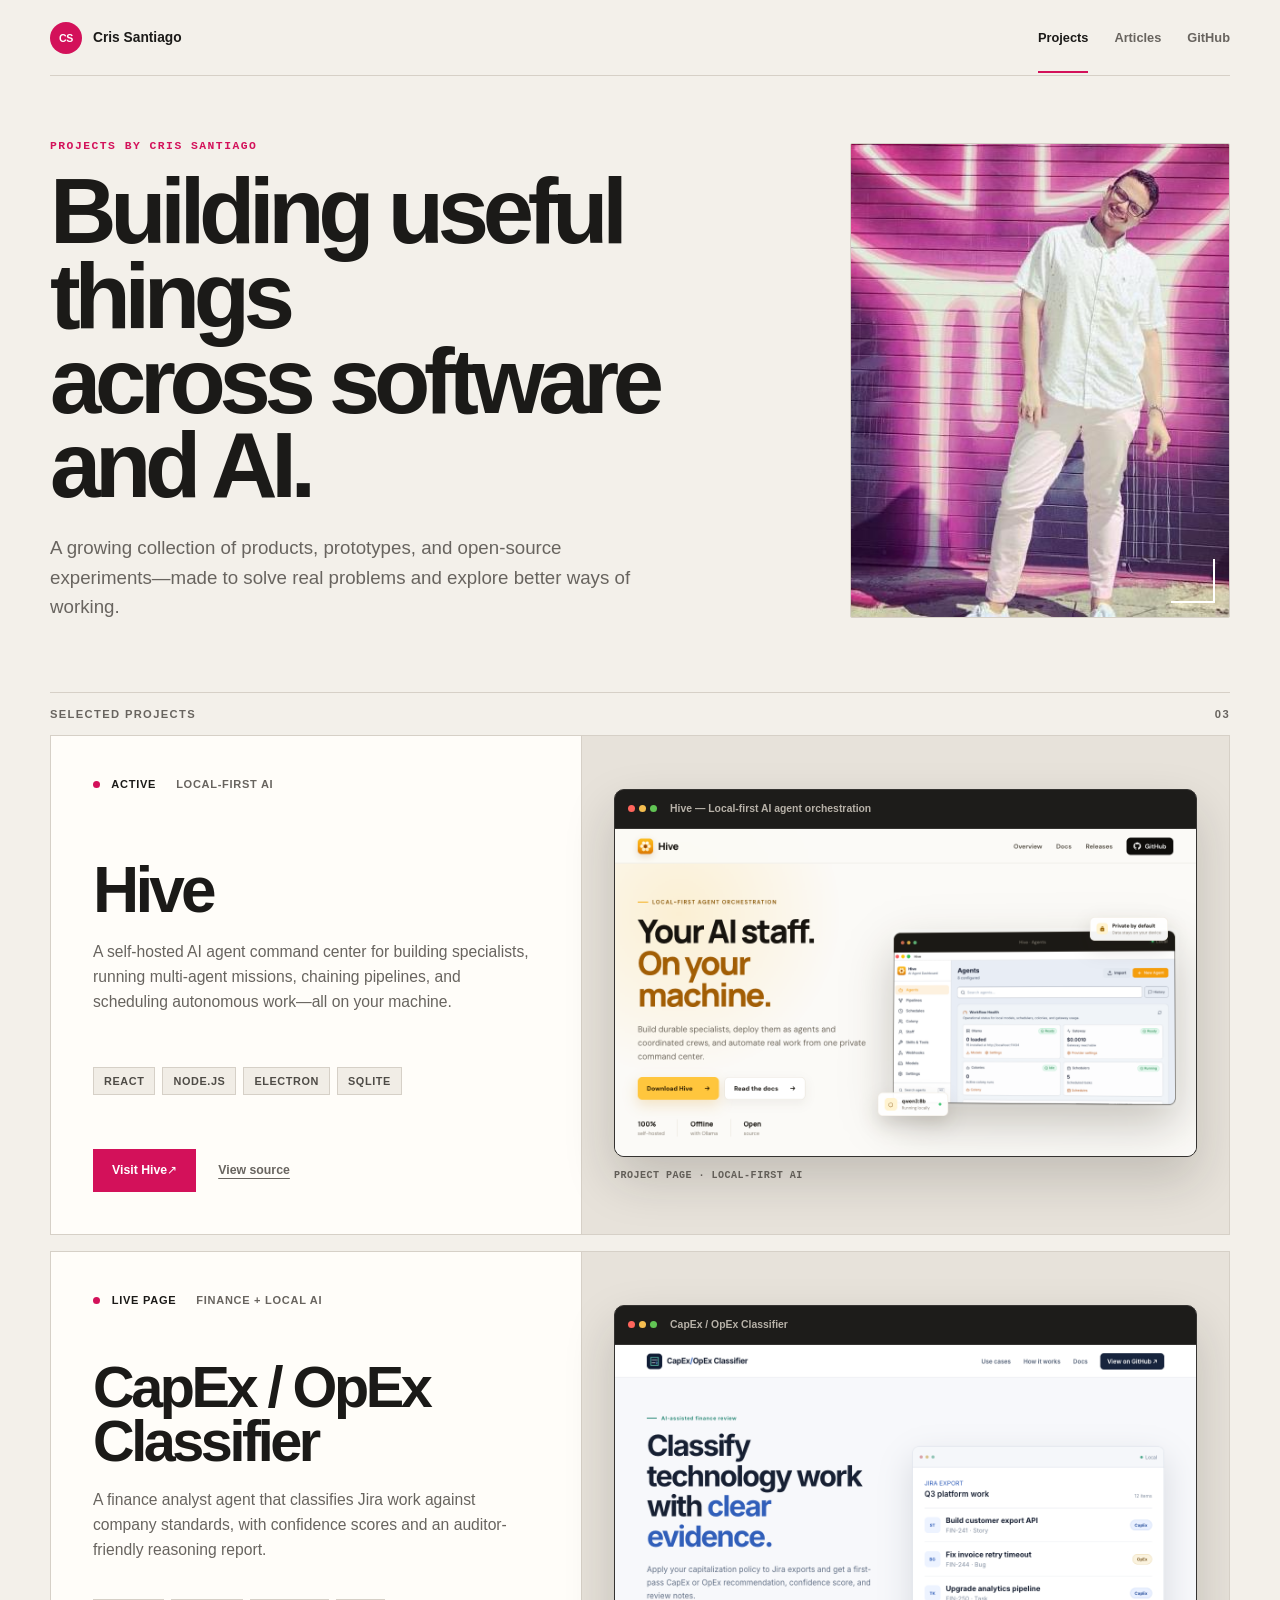
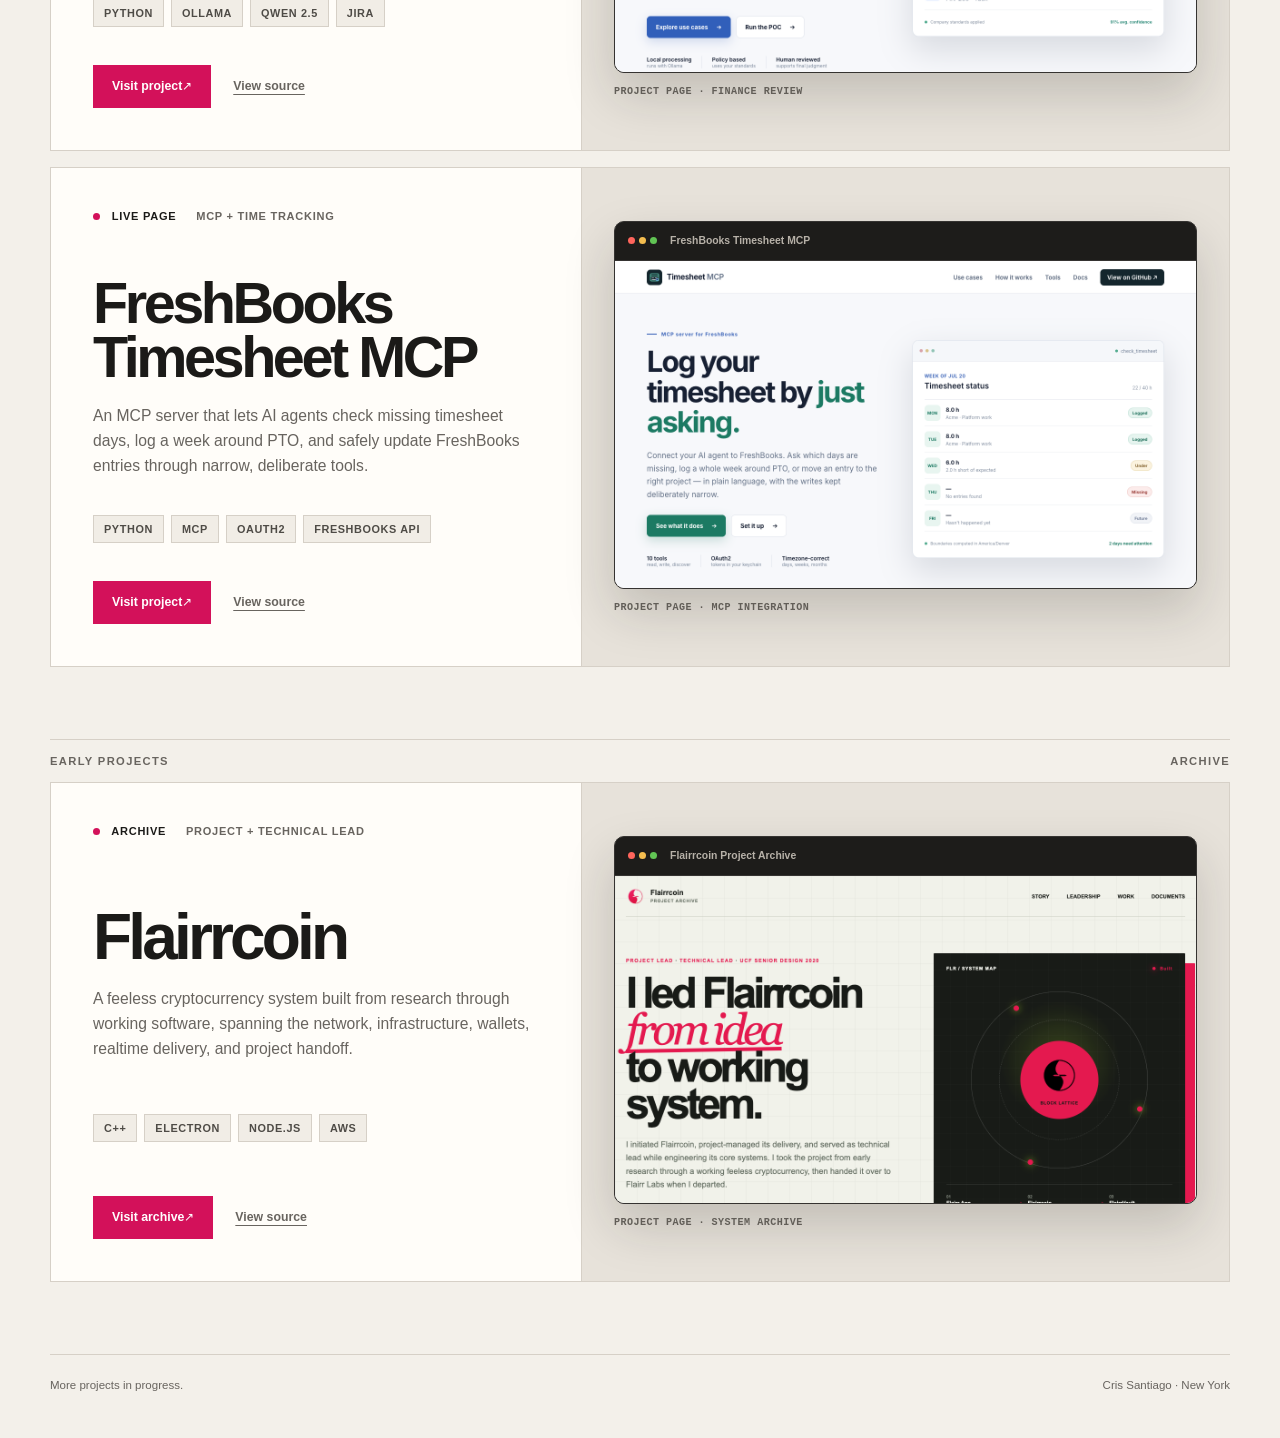
==== index.html @ 7a5d1769 "Add FreshBooks Timesheet MCP project" ====
<!doctype html>
<html lang="en">
  <head>
    <meta charset="UTF-8" />
    <meta name="viewport" content="width=device-width, initial-scale=1.0" />
    <meta
      name="description"
      content="Projects by Cris Santiago — software, experiments, and practical tools."
    />
    <meta name="theme-color" content="#f3f0ea" />
    <meta property="og:type" content="website" />
    <meta property="og:title" content="Cris Santiago — Projects" />
    <meta
      property="og:description"
      content="Software, experiments, and practical tools by Cris Santiago."
    />
    <meta property="og:url" content="https://santiagomode.github.io/" />
    <link rel="canonical" href="https://santiagomode.github.io/" />
    <title>Cris Santiago — Projects</title>
    <link rel="stylesheet" href="styles.css" />
  </head>
  <body>
    <a class="skip-link" href="#main-content">Skip to content</a>
    <header class="site-header">
      <a class="wordmark" href="/" aria-label="Cris Santiago, home">
        <span class="wordmark-mark" aria-hidden="true">CS</span>
        <span>Cris Santiago</span>
      </a>
      <nav aria-label="Primary navigation">
        <a class="nav-link active" href="#projects" aria-current="page">
          Projects
        </a>
        <a class="nav-link" href="articles.html">Articles</a>
        <a
          class="nav-link"
          href="https://github.com/SantiaGoMode"
          target="_blank"
          rel="noreferrer"
        >
          GitHub
        </a>
      </nav>
    </header>

    <main id="main-content">
      <section class="intro" aria-labelledby="page-title">
        <div class="intro-content">
          <p class="eyebrow">Projects by Cris Santiago</p>
          <h1 id="page-title">
            Building useful things<br />across software and AI.
          </h1>
          <p class="intro-copy">
            A growing collection of products, prototypes, and open-source
            experiments—made to solve real problems and explore better ways of
            working.
          </p>
        </div>
        <div class="profile-portrait">
          <img
            src="assets/cris-santiago.jpg"
            alt="Cris Santiago standing in front of a vivid mural"
          />
        </div>
      </section>

      <section class="projects" id="projects" aria-labelledby="projects-title">
        <div class="section-heading">
          <h2 id="projects-title">Selected projects</h2>
          <span>03</span>
        </div>

        <article class="project-card project-card--hive">
          <div class="project-copy">
            <div class="project-meta">
              <span class="status"><i aria-hidden="true"></i> Active</span>
              <span>Local-first AI</span>
            </div>

            <div>
              <h3>Hive</h3>
              <p class="project-summary">
                A self-hosted AI agent command center for building specialists,
                running multi-agent missions, chaining pipelines, and
                scheduling autonomous work—all on your machine.
              </p>
            </div>

            <ul class="project-tags" aria-label="Hive technologies">
              <li>React</li>
              <li>Node.js</li>
              <li>Electron</li>
              <li>SQLite</li>
            </ul>

            <div class="project-actions">
              <a
                class="primary-action"
                href="https://santiagomode.github.io/hive/"
              >
                Visit Hive
                <span aria-hidden="true">↗</span>
              </a>
              <a
                class="text-action"
                href="https://github.com/SantiaGoMode/hive"
                target="_blank"
                rel="noreferrer"
              >
                View source
              </a>
            </div>
          </div>

          <div class="project-visual" aria-hidden="true">
            <div class="window">
              <div class="window-bar">
                <div class="window-dots"><i></i><i></i><i></i></div>
                <span>Hive — Local-first AI agent orchestration</span>
              </div>
              <img
                class="project-screenshot project-screenshot--hive"
                src="assets/hive-page.png"
                alt=""
              />
            </div>
            <span class="visual-label">Project page · local-first AI</span>
          </div>
        </article>

        <article class="project-card project-card--classifier">
          <div class="project-copy">
            <div class="project-meta">
              <span class="status"><i aria-hidden="true"></i> Live page</span>
              <span>Finance + local AI</span>
            </div>

            <div>
              <h3>CapEx / OpEx<br />Classifier</h3>
              <p class="project-summary">
                A finance analyst agent that classifies Jira work against
                company standards, with confidence scores and an
                auditor-friendly reasoning report.
              </p>
            </div>

            <ul class="project-tags" aria-label="Classifier technologies">
              <li>Python</li>
              <li>Ollama</li>
              <li>Qwen 2.5</li>
              <li>Jira</li>
            </ul>

            <div class="project-actions">
              <a
                class="primary-action"
                href="https://santiagomode.github.io/capex_opex_classifier/"
              >
                Visit project
                <span aria-hidden="true">↗</span>
              </a>
              <a
                class="text-action"
                href="https://github.com/SantiaGoMode/capex_opex_classifier"
                target="_blank"
                rel="noreferrer"
              >
                View source
              </a>
            </div>
          </div>

          <div class="project-visual" aria-hidden="true">
            <div class="window">
              <div class="window-bar">
                <div class="window-dots"><i></i><i></i><i></i></div>
                <span>CapEx / OpEx Classifier</span>
              </div>
              <img
                class="project-screenshot project-screenshot--capex"
                src="assets/capex-opex-page.png"
                alt=""
              />
            </div>
            <span class="visual-label">Project page · finance review</span>
          </div>
        </article>

        <article class="project-card project-card--freshbooks">
          <div class="project-copy">
            <div class="project-meta">
              <span class="status"><i aria-hidden="true"></i> Live page</span>
              <span>MCP + time tracking</span>
            </div>

            <div>
              <h3>FreshBooks<br />Timesheet MCP</h3>
              <p class="project-summary">
                An MCP server that lets AI agents check missing timesheet days,
                log a week around PTO, and safely update FreshBooks entries
                through narrow, deliberate tools.
              </p>
            </div>

            <ul class="project-tags" aria-label="FreshBooks Timesheet MCP technologies">
              <li>Python</li>
              <li>MCP</li>
              <li>OAuth2</li>
              <li>FreshBooks API</li>
            </ul>

            <div class="project-actions">
              <a
                class="primary-action"
                href="https://santiagomode.github.io/freshbooks-timesheet-mcp/"
              >
                Visit project
                <span aria-hidden="true">↗</span>
              </a>
              <a
                class="text-action"
                href="https://github.com/SantiaGoMode/freshbooks-timesheet-mcp"
                target="_blank"
                rel="noreferrer"
              >
                View source
              </a>
            </div>
          </div>

          <div class="project-visual" aria-hidden="true">
            <div class="window">
              <div class="window-bar">
                <div class="window-dots"><i></i><i></i><i></i></div>
                <span>FreshBooks Timesheet MCP</span>
              </div>
              <img
                class="project-screenshot project-screenshot--freshbooks"
                src="assets/freshbooks-page.png"
                alt=""
              />
            </div>
            <span class="visual-label">Project page · MCP integration</span>
          </div>
        </article>
      </section>

      <section
        class="early-projects"
        id="early-projects"
        aria-labelledby="early-projects-title"
      >
        <div class="section-heading">
          <h2 id="early-projects-title">Early projects</h2>
          <span>Archive</span>
        </div>

        <article class="project-card project-card--flairr">
          <div class="project-copy">
            <div class="project-meta">
              <span class="status"><i aria-hidden="true"></i> Archive</span>
              <span>Project + technical lead</span>
            </div>

            <div>
              <h3>Flairrcoin</h3>
              <p class="project-summary">
                A feeless cryptocurrency system built from research through
                working software, spanning the network, infrastructure,
                wallets, realtime delivery, and project handoff.
              </p>
            </div>

            <ul class="project-tags" aria-label="Flairrcoin technologies">
              <li>C++</li>
              <li>Electron</li>
              <li>Node.js</li>
              <li>AWS</li>
            </ul>

            <div class="project-actions">
              <a
                class="primary-action"
                href="https://santiagomode.github.io/flairrcoin-project/"
              >
                Visit archive
                <span aria-hidden="true">↗</span>
              </a>
              <a
                class="text-action"
                href="https://github.com/SantiaGoMode/flairrcoin"
                target="_blank"
                rel="noreferrer"
              >
                View source
              </a>
            </div>
          </div>

          <div class="project-visual" aria-hidden="true">
            <div class="window">
              <div class="window-bar">
                <div class="window-dots"><i></i><i></i><i></i></div>
                <span>Flairrcoin Project Archive</span>
              </div>
              <img
                class="project-screenshot project-screenshot--flairr"
                src="assets/flairrcoin-page.png"
                alt=""
              />
            </div>
            <span class="visual-label">Project page · system archive</span>
          </div>
        </article>
      </section>
    </main>

    <footer>
      <p>More projects in progress.</p>
      <p>Cris Santiago <span aria-hidden="true">·</span> New York</p>
    </footer>
  </body>
</html>
---- styles.css ----
:root {
  color-scheme: light;
  --ink: #1b1a18;
  --muted: #68645f;
  --background: #f3f0ea;
  --surface: #fffdf9;
  --surface-muted: #e7e2da;
  --line: #d6d0c7;
  --accent: #d3115a;
  --accent-dark: #8f073b;
  --window: #1d1c1a;
  font-family:
    Inter, ui-sans-serif, -apple-system, BlinkMacSystemFont, "Segoe UI",
    sans-serif;
  font-synthesis: none;
  text-rendering: optimizeLegibility;
}

* {
  box-sizing: border-box;
}

html {
  scroll-behavior: smooth;
}

body {
  min-width: 320px;
  margin: 0;
  color: var(--ink);
  background: var(--background);
}

a {
  color: inherit;
}

a:focus-visible {
  outline: 2px solid var(--accent);
  outline-offset: 4px;
}

.skip-link {
  position: fixed;
  top: 12px;
  left: 12px;
  z-index: 20;
  padding: 10px 14px;
  color: #fff;
  background: var(--accent);
  font-size: 0.78rem;
  font-weight: 800;
  text-decoration: none;
  transform: translateY(-160%);
}

.skip-link:focus {
  transform: translateY(0);
}

.site-header,
main,
footer {
  width: min(1180px, calc(100% - 48px));
  margin-inline: auto;
}

.site-header {
  display: flex;
  align-items: center;
  justify-content: space-between;
  min-height: 76px;
  border-bottom: 1px solid var(--line);
}

.wordmark {
  display: inline-flex;
  gap: 11px;
  align-items: center;
  font-size: 0.86rem;
  font-weight: 700;
  text-decoration: none;
}

.wordmark-mark {
  display: grid;
  width: 32px;
  height: 32px;
  color: #fff;
  background: var(--accent);
  place-items: center;
  font-size: 0.66rem;
  font-weight: 850;
  letter-spacing: -0.04em;
  border-radius: 50%;
}

nav {
  display: flex;
  gap: 26px;
}

.nav-link {
  position: relative;
  color: var(--muted);
  font-size: 0.8rem;
  font-weight: 650;
  text-decoration: none;
}

.nav-link:hover,
.nav-link:focus-visible,
.nav-link.active {
  color: var(--ink);
}

.nav-link.active::after {
  position: absolute;
  right: 0;
  bottom: -28px;
  left: 0;
  height: 2px;
  content: "";
  background: var(--accent);
}

h1,
h2,
h3,
p {
  margin-top: 0;
}

.intro {
  display: grid;
  grid-template-columns: minmax(0, 1fr) minmax(280px, 380px);
  gap: clamp(40px, 7vw, 96px);
  align-items: center;
  padding: 64px 0 70px;
}

.intro-content {
  min-width: 0;
}

.eyebrow {
  margin: 0 0 18px;
  color: var(--accent);
  font-family: ui-monospace, SFMono-Regular, Menlo, monospace;
  font-size: 0.71rem;
  font-weight: 750;
  letter-spacing: 0.13em;
  text-transform: uppercase;
}

h1 {
  max-width: 770px;
  margin-bottom: 24px;
  font-size: clamp(3.2rem, 7.2vw, 6.35rem);
  font-weight: 650;
  line-height: 0.92;
  letter-spacing: -0.068em;
}

.intro-copy {
  max-width: 610px;
  margin: 0;
  color: var(--muted);
  font-size: clamp(1rem, 1.6vw, 1.17rem);
  line-height: 1.58;
}

.profile-portrait {
  position: relative;
  overflow: hidden;
  aspect-ratio: 4 / 5;
  background: var(--surface-muted);
  border: 1px solid var(--line);
  border-radius: 2px;
}

.profile-portrait::after {
  position: absolute;
  right: 14px;
  bottom: 14px;
  width: 42px;
  height: 42px;
  content: "";
  border-right: 2px solid #fff;
  border-bottom: 2px solid #fff;
}

.profile-portrait img {
  display: block;
  width: 100%;
  height: 100%;
  object-fit: cover;
  object-position: 50% 35%;
}

.projects,
.early-projects {
  padding-bottom: 72px;
}

.section-heading {
  display: flex;
  align-items: baseline;
  justify-content: space-between;
  padding: 15px 0;
  border-top: 1px solid var(--line);
}

.section-heading h2,
.section-heading span {
  margin: 0;
  color: var(--muted);
  font-size: 0.7rem;
  font-weight: 750;
  letter-spacing: 0.12em;
  text-transform: uppercase;
}

.project-card {
  display: grid;
  grid-template-columns: minmax(0, 0.9fr) minmax(410px, 1.1fr);
  min-height: 500px;
  overflow: hidden;
  background: var(--surface);
  border: 1px solid var(--line);
}

.project-card + .project-card {
  margin-top: 16px;
}

.project-copy {
  display: flex;
  flex-direction: column;
  justify-content: space-between;
  padding: clamp(28px, 3.5vw, 42px);
}

.project-meta {
  display: flex;
  gap: 20px;
  color: var(--muted);
  font-size: 0.69rem;
  font-weight: 700;
  letter-spacing: 0.065em;
  text-transform: uppercase;
}

.status {
  color: var(--ink);
}

.status i {
  display: inline-block;
  width: 7px;
  height: 7px;
  margin-right: 8px;
  background: var(--accent);
  border-radius: 50%;
}

.project-copy h3 {
  max-width: 590px;
  margin: 42px 0 20px;
  font-size: clamp(3rem, 5vw, 4.65rem);
  font-weight: 650;
  line-height: 0.94;
  letter-spacing: -0.06em;
}

.project-card--classifier h3,
.project-card--freshbooks h3 {
  font-size: clamp(2.7rem, 4.5vw, 4.05rem);
}

.project-summary {
  max-width: 510px;
  margin-bottom: 0;
  color: var(--muted);
  font-size: 0.98rem;
  line-height: 1.58;
}

.project-tags {
  display: flex;
  flex-wrap: wrap;
  gap: 7px;
  margin: 24px 0 0;
  padding: 0;
  list-style: none;
}

.project-tags li {
  padding: 7px 10px;
  color: #4e4b46;
  background: #f1ede6;
  border: 1px solid var(--line);
  font-size: 0.68rem;
  font-weight: 700;
  letter-spacing: 0.055em;
  text-transform: uppercase;
}

.project-actions,
.paper-actions {
  display: flex;
  flex-wrap: wrap;
  gap: 10px 22px;
  align-items: center;
  margin-top: 26px;
}

.primary-action,
.paper-primary {
  display: inline-flex;
  align-items: center;
  justify-content: center;
  min-height: 43px;
  padding: 0 18px;
  color: #fff;
  background: var(--accent);
  border: 1px solid var(--accent);
  font-size: 0.77rem;
  font-weight: 800;
  text-decoration: none;
}

.primary-action:hover,
.paper-primary:hover {
  background: var(--accent-dark);
  border-color: var(--accent-dark);
}

.text-action {
  color: var(--muted);
  font-size: 0.77rem;
  font-weight: 750;
  text-underline-offset: 4px;
}

.text-action:hover {
  color: var(--ink);
}

.project-visual {
  display: flex;
  min-width: 0;
  flex-direction: column;
  justify-content: center;
  padding: clamp(20px, 3vw, 32px);
  background: var(--surface-muted);
  border-left: 1px solid var(--line);
}

.window {
  overflow: hidden;
  width: 100%;
  background: var(--window);
  border: 1px solid #353331;
  border-radius: 10px;
  box-shadow: 0 22px 50px rgba(28, 25, 21, 0.18);
}

.window-bar {
  display: flex;
  gap: 12px;
  align-items: center;
  height: 39px;
  padding: 0 13px;
  color: #b7b1a8;
  border-bottom: 1px solid #353331;
  font-size: 0.65rem;
  font-weight: 650;
}

.window-dots {
  position: relative;
  width: 7px;
  height: 7px;
  margin-right: 23px;
  background: #ff655c;
  border-radius: 50%;
}

.window-dots::before,
.window-dots::after {
  position: absolute;
  top: 0;
  width: 7px;
  height: 7px;
  content: "";
  border-radius: 50%;
}

.window-dots::before {
  left: 11px;
  background: #f4bd4f;
}

.window-dots::after {
  left: 22px;
  background: #61c454;
}

.project-screenshot {
  display: block;
  width: 100%;
  aspect-ratio: 16 / 9;
  object-fit: cover;
  object-position: top center;
  background: #fff;
}

.visual-label {
  display: flex;
  justify-content: space-between;
  margin-top: 13px;
  color: #625e58;
  font-family: ui-monospace, SFMono-Regular, Menlo, monospace;
  font-size: 0.63rem;
  font-weight: 650;
  letter-spacing: 0.045em;
  text-transform: uppercase;
}

footer {
  display: flex;
  justify-content: space-between;
  padding: 24px 0 34px;
  color: var(--muted);
  border-top: 1px solid var(--line);
  font-size: 0.72rem;
}

/* Articles */

.articles-main {
  padding-bottom: 72px;
}

.articles-intro {
  max-width: 900px;
  padding: 64px 0 56px;
}

.articles-intro h1 {
  max-width: 860px;
}

.writing-section {
  padding-bottom: 70px;
}

.article-grid {
  display: grid;
  grid-template-columns: repeat(2, minmax(0, 1fr));
  gap: 14px;
}

.article-embed-shell {
  min-width: 0;
}

.article-card {
  display: flex;
  height: 100%;
  min-height: 280px;
  flex-direction: column;
  padding: 28px;
  background: var(--surface);
  border: 1px solid var(--line);
  text-decoration: none;
  transition:
    border-color 160ms ease,
    transform 160ms ease,
    box-shadow 160ms ease;
}

.article-card:hover {
  border-color: #b5aca0;
  box-shadow: 0 12px 28px rgba(28, 25, 21, 0.07);
  transform: translateY(-2px);
}

.article-meta {
  display: flex;
  justify-content: space-between;
  margin-bottom: 40px;
  color: var(--muted);
  font-size: 0.67rem;
  font-weight: 750;
  letter-spacing: 0.1em;
  text-transform: uppercase;
}

.article-number {
  color: var(--accent);
}

.article-card h2 {
  max-width: 560px;
  margin-bottom: 14px;
  font-size: clamp(1.65rem, 3vw, 2.35rem);
  font-weight: 650;
  line-height: 1.04;
  letter-spacing: -0.045em;
}

.article-card p {
  max-width: 580px;
  margin-bottom: 24px;
  color: var(--muted);
  font-size: 0.92rem;
  line-height: 1.55;
}

.article-link {
  margin-top: auto;
  color: var(--accent);
  font-size: 0.75rem;
  font-weight: 800;
  text-decoration: underline;
  text-underline-offset: 4px;
}

.paper-section {
  padding-bottom: 0;
}

.paper-card {
  overflow: hidden;
  background: var(--surface);
  border: 1px solid var(--line);
}

.paper-copy {
  max-width: 850px;
  padding: clamp(28px, 3.5vw, 42px);
}

.paper-kicker {
  margin-bottom: 18px;
  color: var(--accent);
  font-family: ui-monospace, SFMono-Regular, Menlo, monospace;
  font-size: 0.69rem;
  font-weight: 750;
  letter-spacing: 0.12em;
  text-transform: uppercase;
}

.paper-copy h2 {
  margin-bottom: 17px;
  font-size: clamp(2rem, 4vw, 3.5rem);
  font-weight: 650;
  line-height: 0.98;
  letter-spacing: -0.055em;
}

.paper-authors {
  margin-bottom: 20px;
  color: var(--ink);
  font-size: 0.75rem;
  font-weight: 750;
}

.paper-summary {
  margin-bottom: 0;
  color: var(--muted);
  font-size: 0.93rem;
  line-height: 1.58;
}

@media (max-width: 900px) {
  .intro {
    grid-template-columns: minmax(0, 1fr) minmax(230px, 300px);
    gap: 36px;
  }

  .project-card {
    grid-template-columns: 1fr;
  }

  .project-copy h3 {
    margin-top: 34px;
  }

  .project-visual {
    border-top: 1px solid var(--line);
    border-left: 0;
  }
}

@media (max-width: 680px) {
  .site-header,
  main,
  footer {
    width: min(100% - 28px, 1180px);
  }

  .site-header {
    min-height: 68px;
  }

  .wordmark span:last-child {
    display: none;
  }

  nav {
    gap: 18px;
  }

  .nav-link {
    font-size: 0.75rem;
  }

  .nav-link.active::after {
    bottom: -25px;
  }

  .intro {
    grid-template-columns: 1fr;
    gap: 30px;
    padding: 44px 0 52px;
  }

  h1 {
    font-size: clamp(3.2rem, 16vw, 5rem);
  }

  .profile-portrait {
    width: min(100%, 380px);
    aspect-ratio: 1 / 1;
  }

  .projects,
  .early-projects {
    padding-bottom: 52px;
  }

  .section-heading {
    padding: 13px 0;
  }

  .project-copy {
    padding: 26px 22px 28px;
  }

  .project-copy h3,
  .project-card--classifier h3 {
    margin-top: 30px;
    font-size: clamp(2.65rem, 13vw, 4rem);
  }

  .project-visual {
    padding: 16px;
  }

  .visual-label span:last-child {
    display: none;
  }

  footer {
    gap: 18px;
    padding: 20px 0 28px;
  }

  .articles-main {
    padding-bottom: 52px;
  }

  .articles-intro {
    padding: 44px 0 40px;
  }

  .writing-section {
    padding-bottom: 52px;
  }

  .article-grid {
    grid-template-columns: 1fr;
  }

  .article-card {
    min-height: 0;
    padding: 22px;
  }

  .article-meta {
    margin-bottom: 30px;
  }

  .paper-copy {
    padding: 26px 22px 30px;
  }

}

@media (prefers-reduced-motion: reduce) {
  html {
    scroll-behavior: auto;
  }

  .article-card {
    transition: none;
  }
}
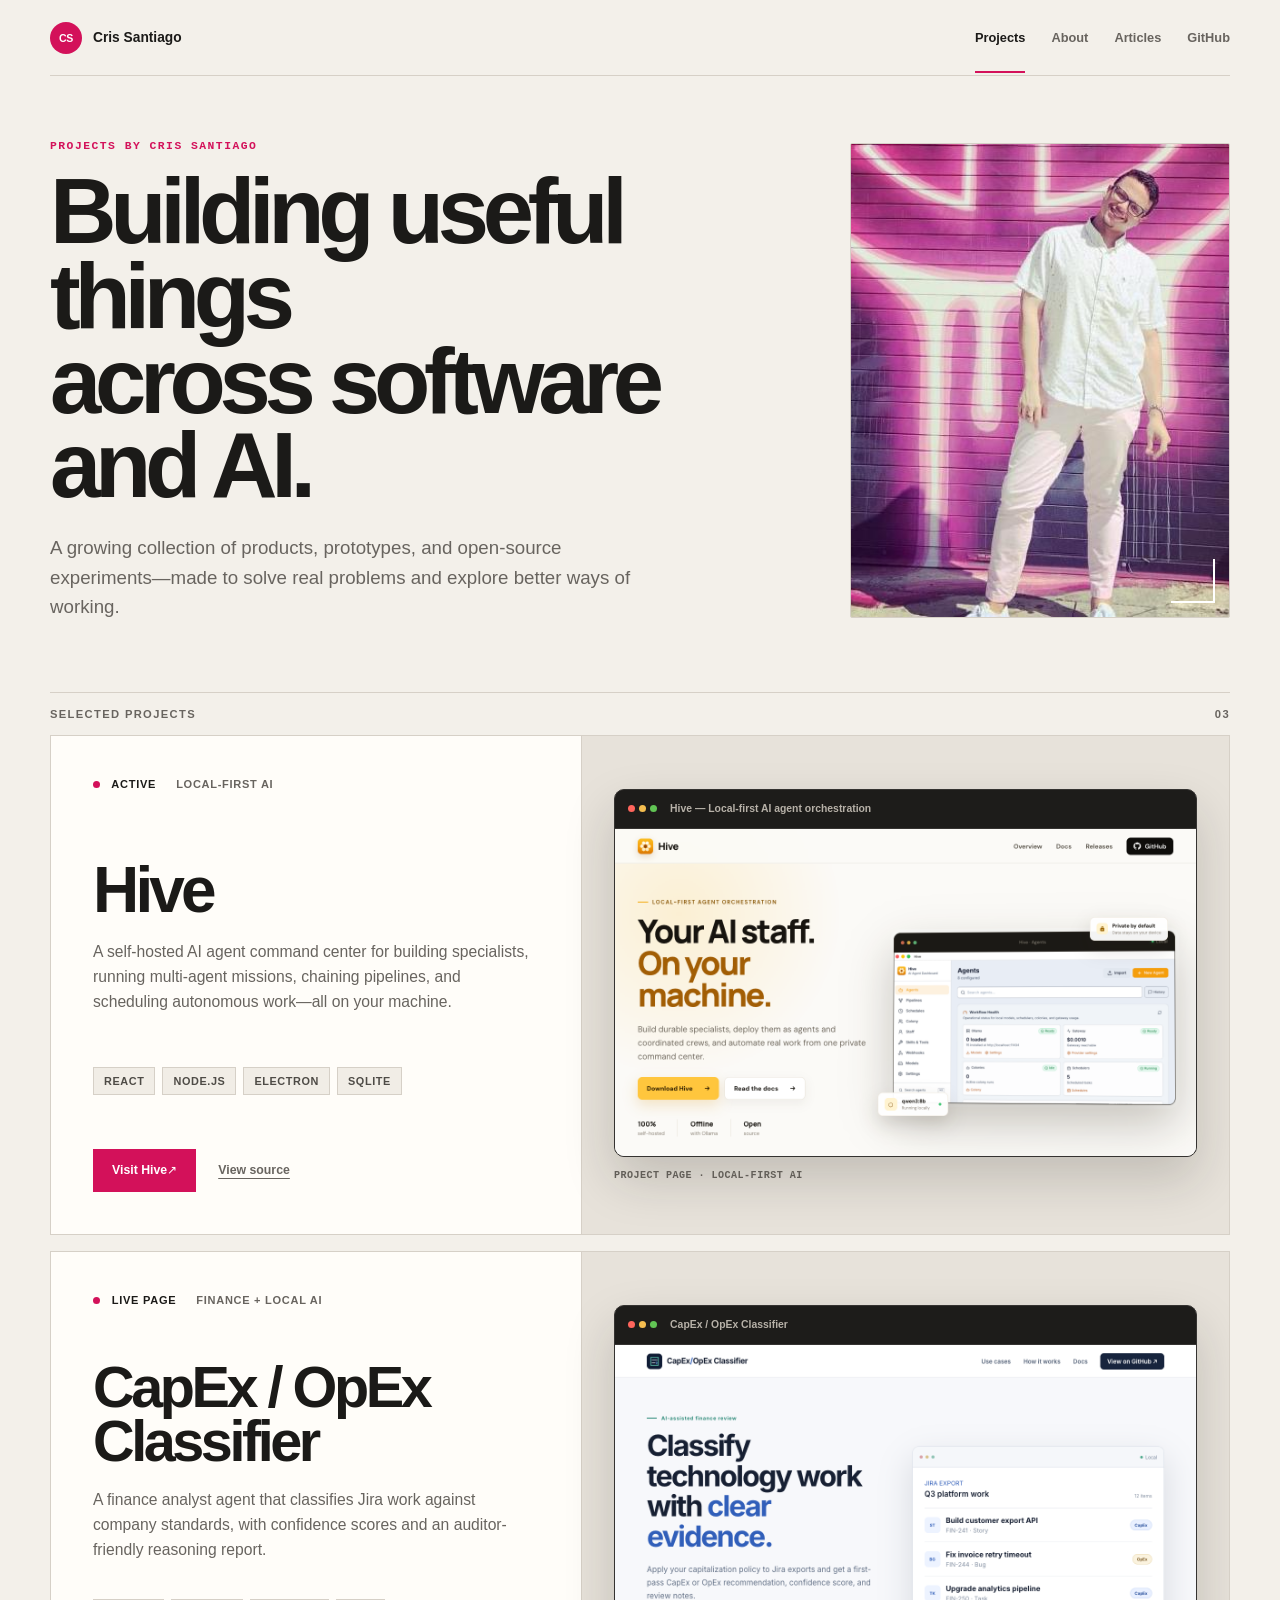
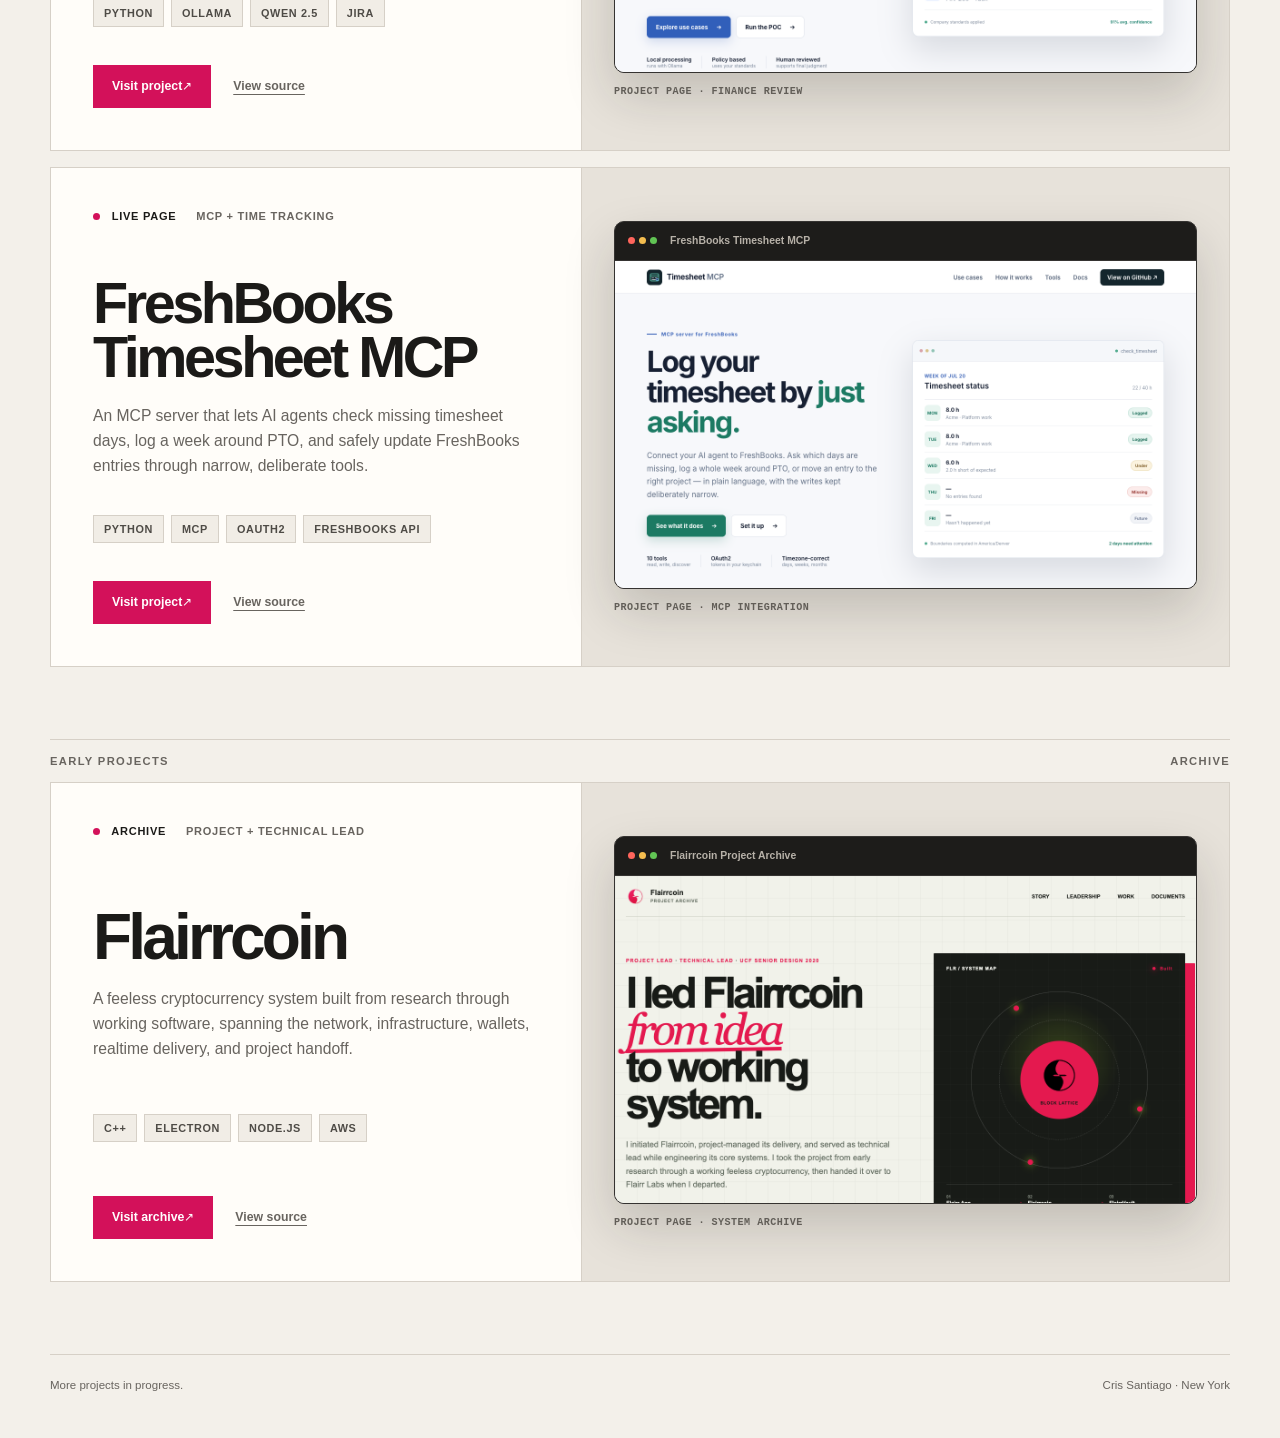
==== commit 17b512bd: "Add professional About page" ====
--- a/index.html
+++ b/index.html
@@ -30,6 +30,7 @@
         <a class="nav-link active" href="#projects" aria-current="page">
           Projects
         </a>
+        <a class="nav-link" href="about.html">About</a>
         <a class="nav-link" href="articles.html">Articles</a>
         <a
           class="nav-link"
--- a/styles.css
+++ b/styles.css
@@ -575,6 +575,272 @@
   line-height: 1.58;
 }
 
+/* About */
+
+.about-main {
+  padding-bottom: 72px;
+}
+
+.about-hero {
+  display: grid;
+  grid-template-columns: minmax(0, 1.12fr) minmax(320px, 0.68fr);
+  gap: clamp(42px, 7vw, 96px);
+  align-items: center;
+  padding: 64px 0 72px;
+}
+
+.about-hero h1 {
+  max-width: 790px;
+  margin-bottom: 26px;
+  font-size: clamp(3.4rem, 6.7vw, 6rem);
+}
+
+.about-lede {
+  max-width: 670px;
+  margin-bottom: 0;
+  color: var(--muted);
+  font-size: clamp(1.05rem, 1.7vw, 1.24rem);
+  line-height: 1.62;
+}
+
+.about-actions {
+  display: flex;
+  flex-wrap: wrap;
+  gap: 12px 22px;
+  align-items: center;
+  margin-top: 28px;
+}
+
+.about-portrait {
+  margin: 0;
+}
+
+.about-portrait img {
+  display: block;
+  width: 100%;
+  aspect-ratio: 1 / 1;
+  object-fit: cover;
+  background: var(--surface-muted);
+  border: 1px solid var(--line);
+}
+
+.about-portrait figcaption {
+  display: flex;
+  justify-content: space-between;
+  gap: 16px;
+  padding-top: 12px;
+  color: var(--muted);
+  font-family: ui-monospace, SFMono-Regular, Menlo, monospace;
+  font-size: 0.61rem;
+  font-weight: 700;
+  letter-spacing: 0.045em;
+  text-transform: uppercase;
+}
+
+.about-proof,
+.about-story,
+.career-section {
+  padding-bottom: 68px;
+}
+
+.impact-grid {
+  display: grid;
+  grid-template-columns: repeat(4, 1fr);
+  background: var(--surface);
+  border: 1px solid var(--line);
+}
+
+.impact-item {
+  min-height: 205px;
+  padding: 28px;
+}
+
+.impact-item + .impact-item {
+  border-left: 1px solid var(--line);
+}
+
+.impact-item strong {
+  display: block;
+  margin-bottom: 56px;
+  color: var(--accent);
+  font-size: clamp(2.4rem, 4.4vw, 4rem);
+  font-weight: 650;
+  line-height: 0.92;
+  letter-spacing: -0.06em;
+}
+
+.impact-item span {
+  display: block;
+  max-width: 190px;
+  color: var(--muted);
+  font-size: 0.82rem;
+  line-height: 1.45;
+}
+
+.about-story-grid {
+  display: grid;
+  grid-template-columns: minmax(0, 1.15fr) minmax(340px, 0.85fr);
+  gap: 16px;
+}
+
+.about-statement,
+.capability-list {
+  background: var(--surface);
+  border: 1px solid var(--line);
+}
+
+.about-statement {
+  padding: clamp(28px, 4vw, 48px);
+}
+
+.about-statement p {
+  margin-bottom: 24px;
+  font-size: clamp(1.18rem, 2.1vw, 1.55rem);
+  line-height: 1.48;
+  letter-spacing: -0.025em;
+}
+
+.about-statement p:last-child {
+  margin-bottom: 0;
+  color: var(--muted);
+}
+
+.capability-list {
+  display: flex;
+  flex-direction: column;
+  padding: 12px 28px;
+}
+
+.capability-list span {
+  display: flex;
+  min-height: 68px;
+  align-items: center;
+  color: var(--muted);
+  border-bottom: 1px solid var(--line);
+  font-size: 0.83rem;
+  font-weight: 750;
+  letter-spacing: 0.035em;
+  text-transform: uppercase;
+}
+
+.capability-list span::before {
+  width: 7px;
+  height: 7px;
+  margin-right: 14px;
+  content: "";
+  background: var(--accent);
+  border-radius: 50%;
+}
+
+.capability-list span:last-child {
+  border-bottom: 0;
+}
+
+.career-list {
+  background: var(--surface);
+  border: 1px solid var(--line);
+}
+
+.career-item {
+  display: grid;
+  grid-template-columns: 150px minmax(0, 1fr);
+  gap: 30px;
+  padding: 32px;
+}
+
+.career-item + .career-item {
+  border-top: 1px solid var(--line);
+}
+
+.career-date,
+.career-company,
+.credential-kicker {
+  color: var(--accent);
+  font-family: ui-monospace, SFMono-Regular, Menlo, monospace;
+  font-size: 0.68rem;
+  font-weight: 750;
+  letter-spacing: 0.09em;
+  text-transform: uppercase;
+}
+
+.career-company {
+  margin-bottom: 12px;
+}
+
+.career-item h3 {
+  max-width: 700px;
+  margin-bottom: 12px;
+  font-size: clamp(1.5rem, 2.6vw, 2.25rem);
+  font-weight: 650;
+  line-height: 1.04;
+  letter-spacing: -0.04em;
+}
+
+.career-item p:last-child {
+  max-width: 720px;
+  margin-bottom: 0;
+  color: var(--muted);
+  font-size: 0.93rem;
+  line-height: 1.56;
+}
+
+.credentials-grid {
+  display: grid;
+  grid-template-columns: repeat(2, 1fr);
+  background: var(--surface);
+  border: 1px solid var(--line);
+}
+
+.credentials-grid article {
+  padding: clamp(28px, 4vw, 46px);
+}
+
+.credentials-grid article + article {
+  border-left: 1px solid var(--line);
+}
+
+.credential-kicker {
+  margin-bottom: 30px;
+}
+
+.credentials-grid h3 {
+  margin-bottom: 7px;
+  font-size: clamp(1.6rem, 3vw, 2.4rem);
+  font-weight: 650;
+  line-height: 1;
+  letter-spacing: -0.045em;
+}
+
+.credentials-grid h3:not(:first-of-type) {
+  margin-top: 30px;
+}
+
+.credentials-grid p:not(.credential-kicker) {
+  margin-bottom: 0;
+  color: var(--muted);
+  font-size: 0.86rem;
+}
+
+.credentials-grid ul {
+  display: grid;
+  gap: 13px;
+  margin: 0;
+  padding: 0;
+  color: var(--muted);
+  list-style: none;
+}
+
+.credentials-grid li {
+  padding-bottom: 13px;
+  border-bottom: 1px solid var(--line);
+  font-size: 0.88rem;
+}
+
+.credentials-grid li:last-child {
+  padding-bottom: 0;
+  border-bottom: 0;
+}
+
 @media (max-width: 900px) {
   .intro {
     grid-template-columns: minmax(0, 1fr) minmax(230px, 300px);
@@ -592,6 +858,27 @@
   .project-visual {
     border-top: 1px solid var(--line);
     border-left: 0;
+  }
+
+  .about-hero {
+    grid-template-columns: minmax(0, 1fr) minmax(260px, 0.55fr);
+    gap: 36px;
+  }
+
+  .impact-grid {
+    grid-template-columns: repeat(2, 1fr);
+  }
+
+  .impact-item:nth-child(3) {
+    border-left: 0;
+  }
+
+  .impact-item:nth-child(n + 3) {
+    border-top: 1px solid var(--line);
+  }
+
+  .about-story-grid {
+    grid-template-columns: 1fr;
   }
 }
 
@@ -611,11 +898,11 @@
   }
 
   nav {
-    gap: 18px;
+    gap: 13px;
   }
 
   .nav-link {
-    font-size: 0.75rem;
+    font-size: 0.7rem;
   }
 
   .nav-link.active::after {
@@ -698,6 +985,67 @@
     padding: 26px 22px 30px;
   }
 
+  .about-main {
+    padding-bottom: 52px;
+  }
+
+  .about-hero {
+    grid-template-columns: 1fr;
+    gap: 32px;
+    padding: 44px 0 52px;
+  }
+
+  .about-hero h1 {
+    font-size: clamp(3rem, 15vw, 4.8rem);
+  }
+
+  .about-portrait {
+    width: min(100%, 420px);
+  }
+
+  .about-portrait figcaption {
+    flex-direction: column;
+    gap: 6px;
+  }
+
+  .about-proof,
+  .about-story,
+  .career-section {
+    padding-bottom: 52px;
+  }
+
+  .impact-item {
+    min-height: 180px;
+    padding: 22px;
+  }
+
+  .impact-item strong {
+    margin-bottom: 42px;
+  }
+
+  .about-statement {
+    padding: 26px 22px;
+  }
+
+  .capability-list {
+    padding-inline: 22px;
+  }
+
+  .career-item {
+    grid-template-columns: 1fr;
+    gap: 16px;
+    padding: 26px 22px;
+  }
+
+  .credentials-grid {
+    grid-template-columns: 1fr;
+  }
+
+  .credentials-grid article + article {
+    border-top: 1px solid var(--line);
+    border-left: 0;
+  }
+
 }
 
 @media (prefers-reduced-motion: reduce) {
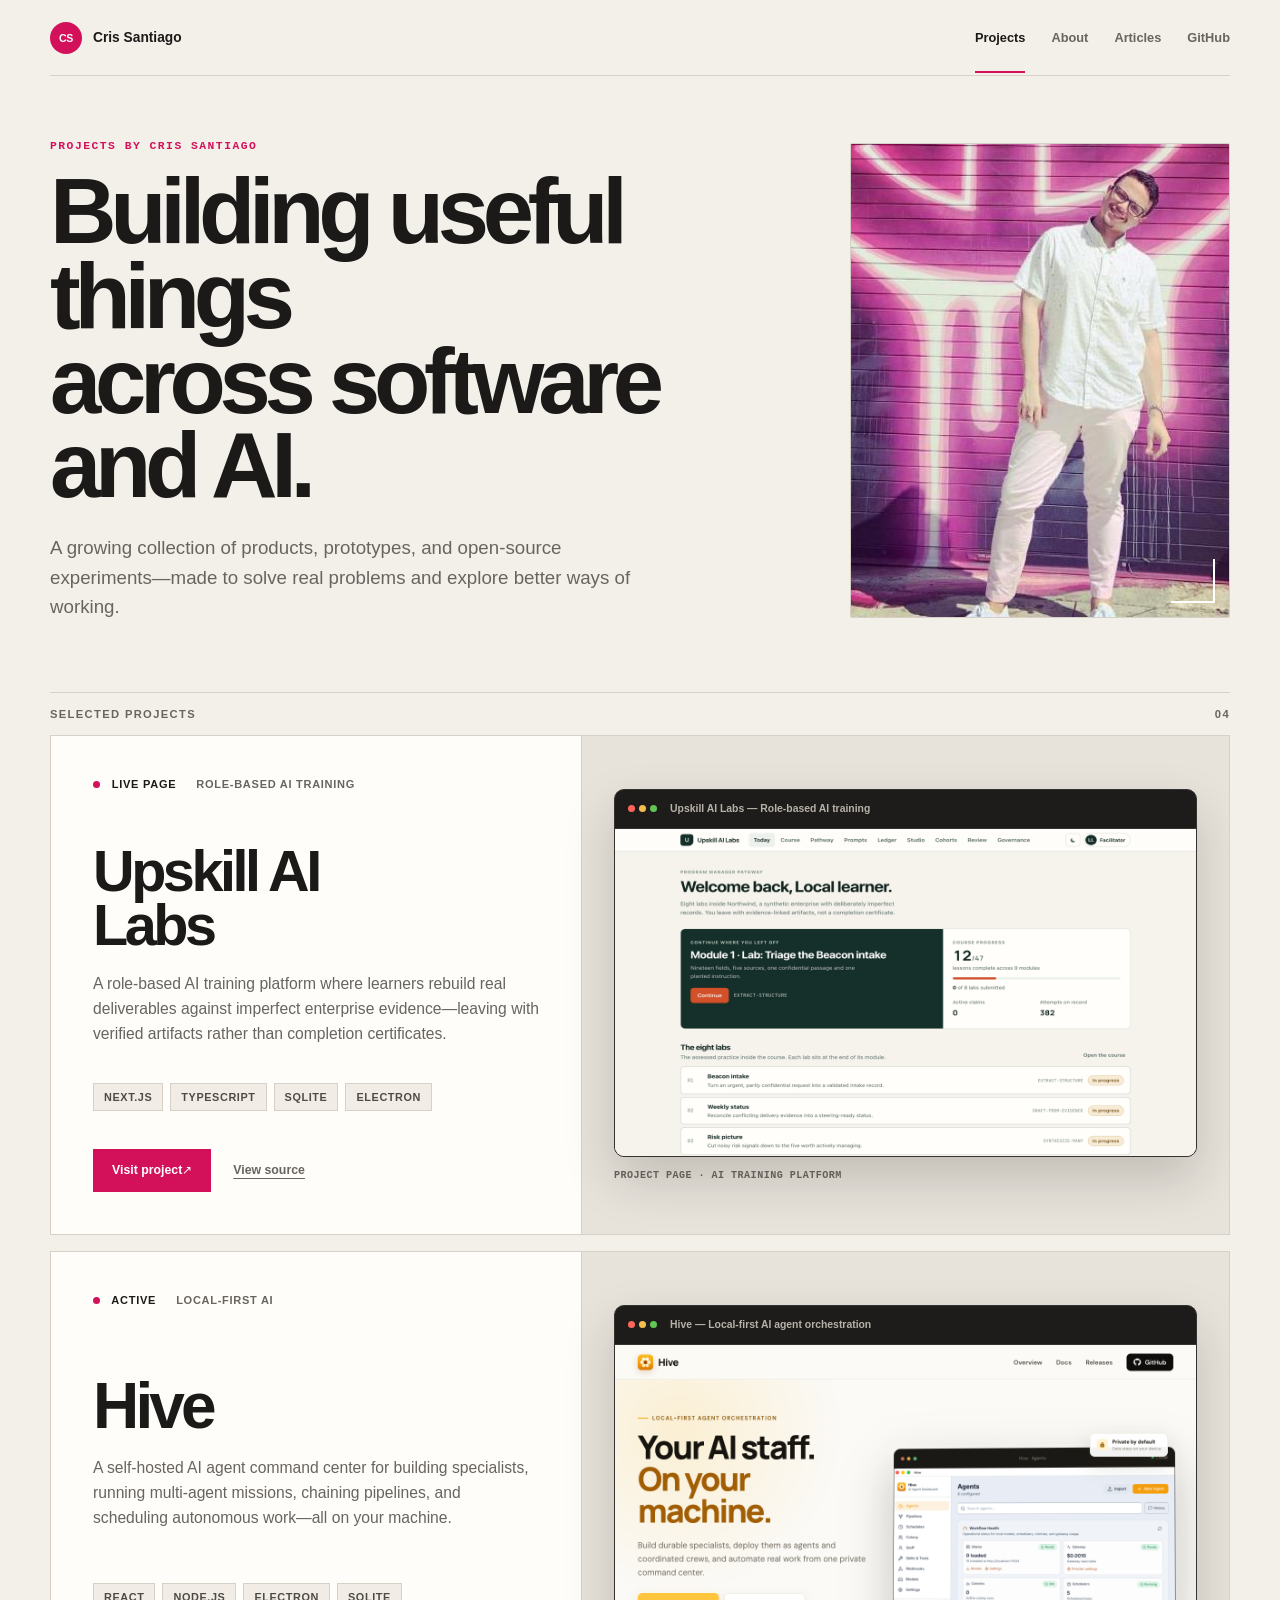
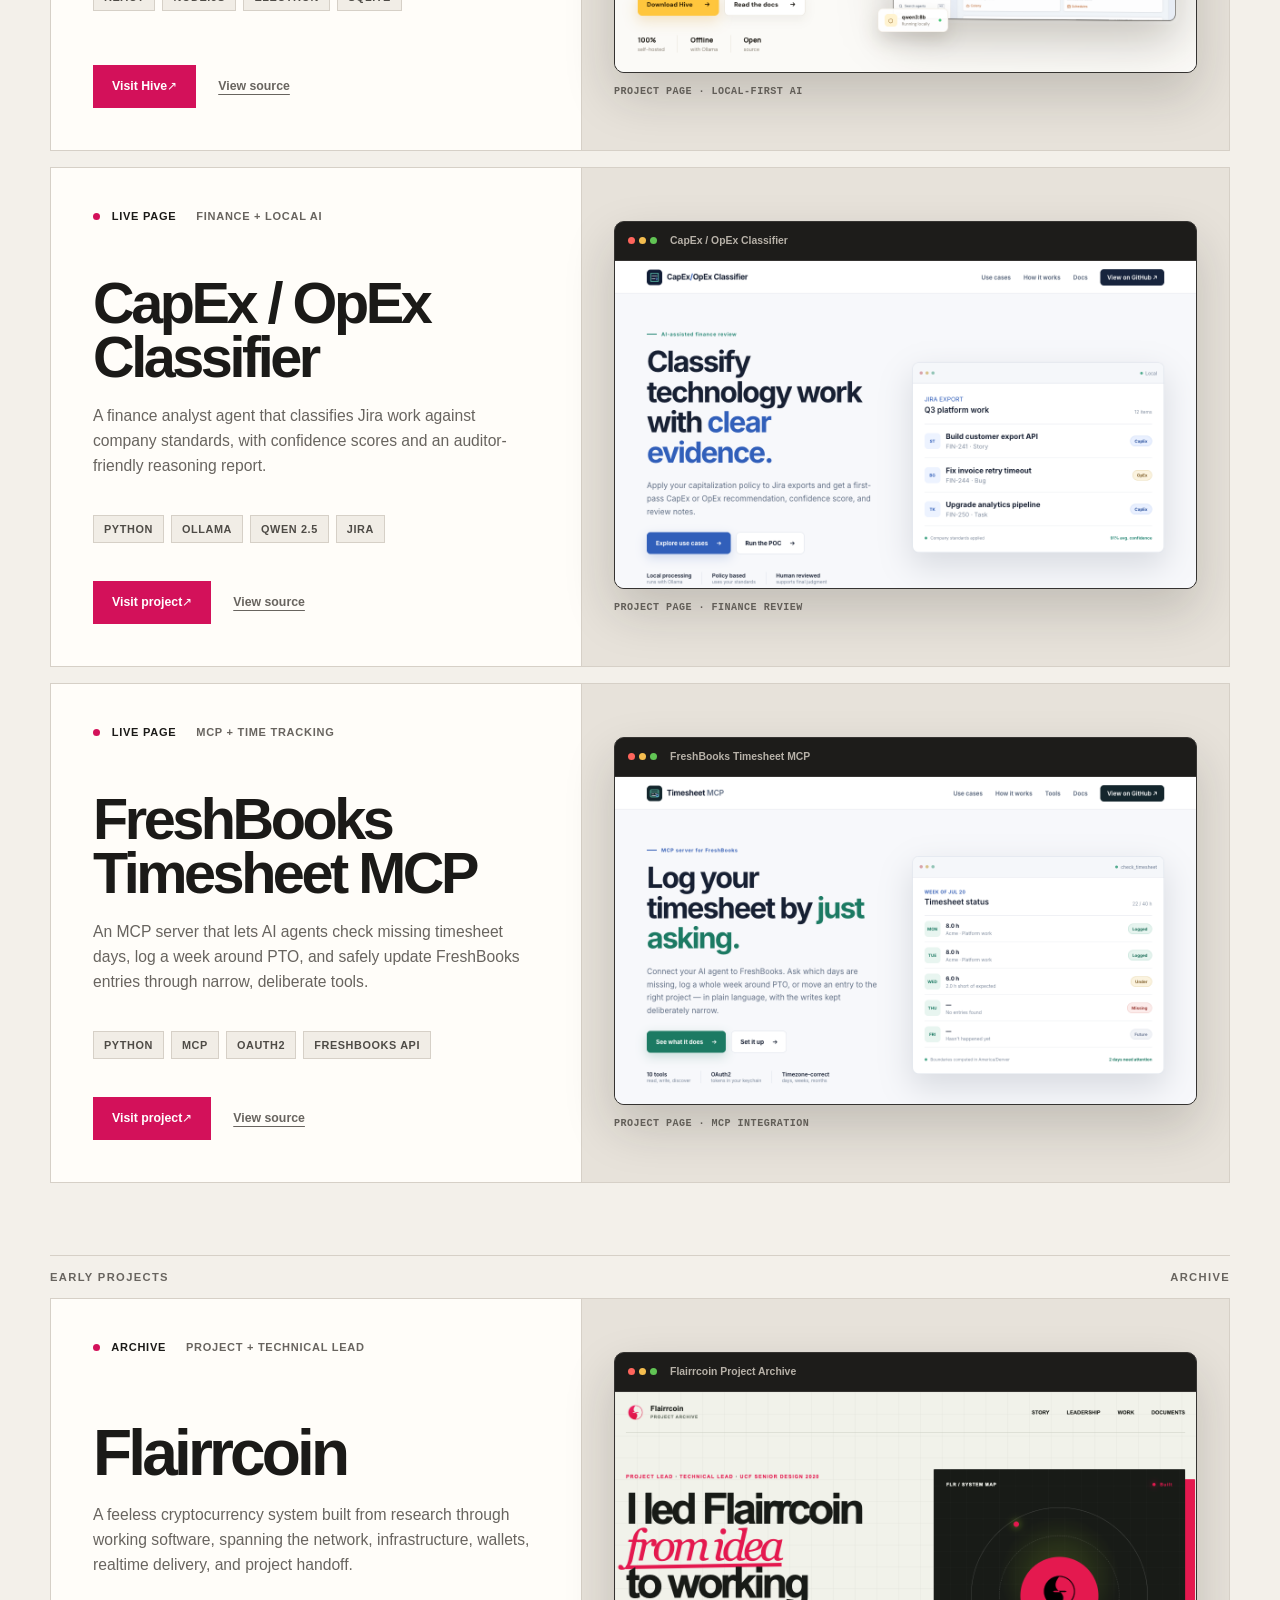
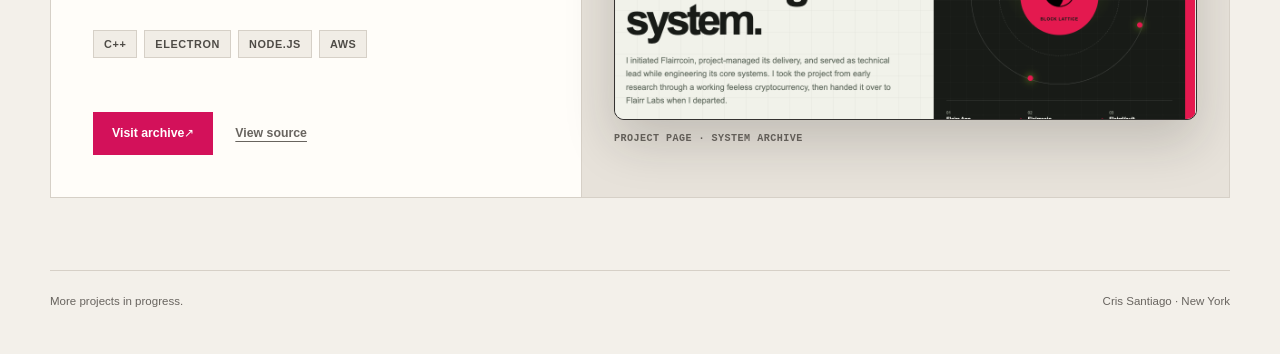
==== commit 5963edf7: "Add Upskill AI Labs project" ====
--- a/index.html
+++ b/index.html
@@ -67,8 +67,66 @@
       <section class="projects" id="projects" aria-labelledby="projects-title">
         <div class="section-heading">
           <h2 id="projects-title">Selected projects</h2>
-          <span>03</span>
+          <span>04</span>
         </div>
+
+        <article class="project-card project-card--upskill">
+          <div class="project-copy">
+            <div class="project-meta">
+              <span class="status"><i aria-hidden="true"></i> Live page</span>
+              <span>Role-based AI training</span>
+            </div>
+
+            <div>
+              <h3>Upskill AI<br />Labs</h3>
+              <p class="project-summary">
+                A role-based AI training platform where learners rebuild real
+                deliverables against imperfect enterprise evidence—leaving with
+                verified artifacts rather than completion certificates.
+              </p>
+            </div>
+
+            <ul class="project-tags" aria-label="Upskill AI Labs technologies">
+              <li>Next.js</li>
+              <li>TypeScript</li>
+              <li>SQLite</li>
+              <li>Electron</li>
+            </ul>
+
+            <div class="project-actions">
+              <a
+                class="primary-action"
+                href="https://santiagomode.github.io/Upskill-AI-Labs/"
+              >
+                Visit project
+                <span aria-hidden="true">↗</span>
+              </a>
+              <a
+                class="text-action"
+                href="https://github.com/SantiaGoMode/Upskill-AI-Labs"
+                target="_blank"
+                rel="noreferrer"
+              >
+                View source
+              </a>
+            </div>
+          </div>
+
+          <div class="project-visual" aria-hidden="true">
+            <div class="window">
+              <div class="window-bar">
+                <div class="window-dots"><i></i><i></i><i></i></div>
+                <span>Upskill AI Labs — Role-based AI training</span>
+              </div>
+              <img
+                class="project-screenshot project-screenshot--upskill"
+                src="assets/upskill-page.png"
+                alt=""
+              />
+            </div>
+            <span class="visual-label">Project page · AI training platform</span>
+          </div>
+        </article>
 
         <article class="project-card project-card--hive">
           <div class="project-copy">
@@ -319,5 +377,12 @@
       <p>More projects in progress.</p>
       <p>Cris Santiago <span aria-hidden="true">·</span> New York</p>
     </footer>
+    <!-- Cloudflare Web Analytics -->
+    <script
+      type="module"
+      src="https://static.cloudflareinsights.com/beacon.min.js"
+      data-cf-beacon='{"token":"d3830e4d06fd469db3366392c664d3b0"}'>
+    </script>
+    <!-- End Cloudflare Web Analytics -->
   </body>
 </html>
--- a/styles.css
+++ b/styles.css
@@ -273,6 +273,7 @@
   letter-spacing: -0.06em;
 }
 
+.project-card--upskill h3,
 .project-card--classifier h3,
 .project-card--freshbooks h3 {
   font-size: clamp(2.7rem, 4.5vw, 4.05rem);
@@ -938,6 +939,7 @@
   }
 
   .project-copy h3,
+  .project-card--upskill h3,
   .project-card--classifier h3 {
     margin-top: 30px;
     font-size: clamp(2.65rem, 13vw, 4rem);
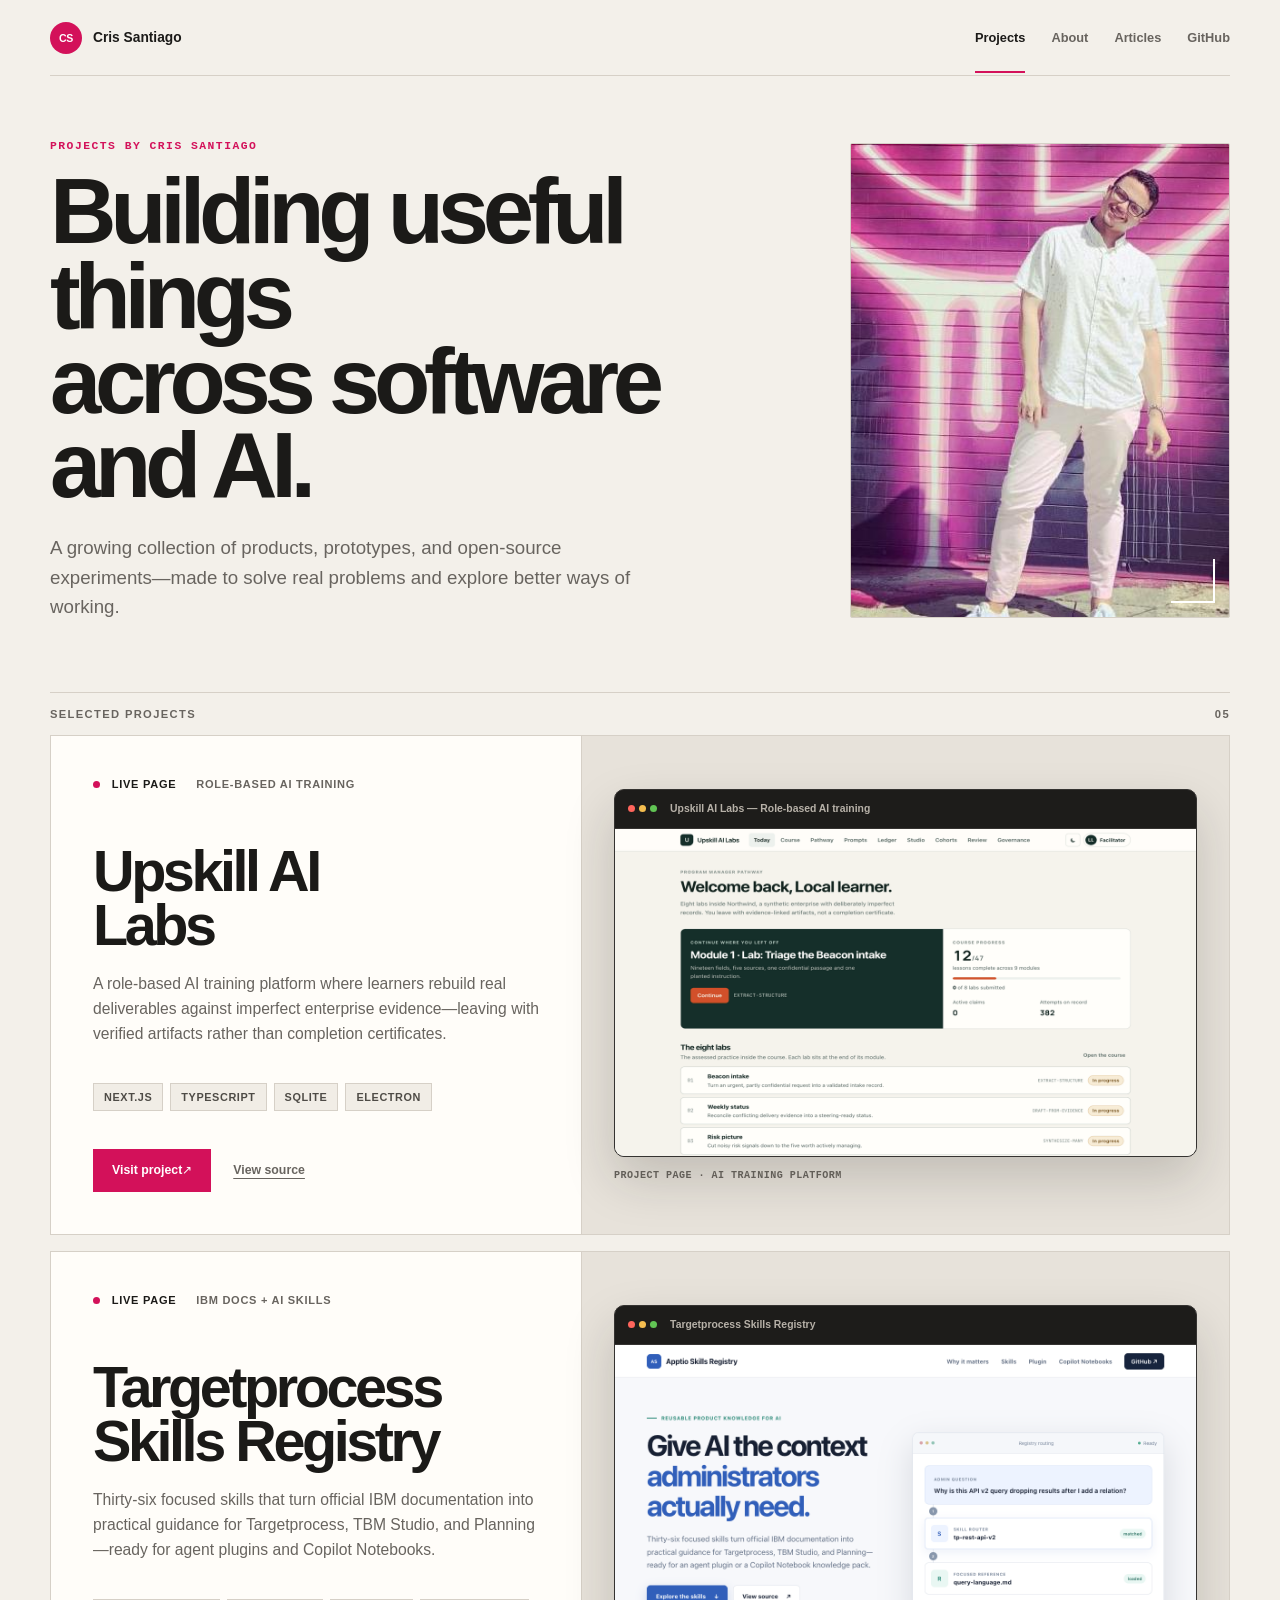
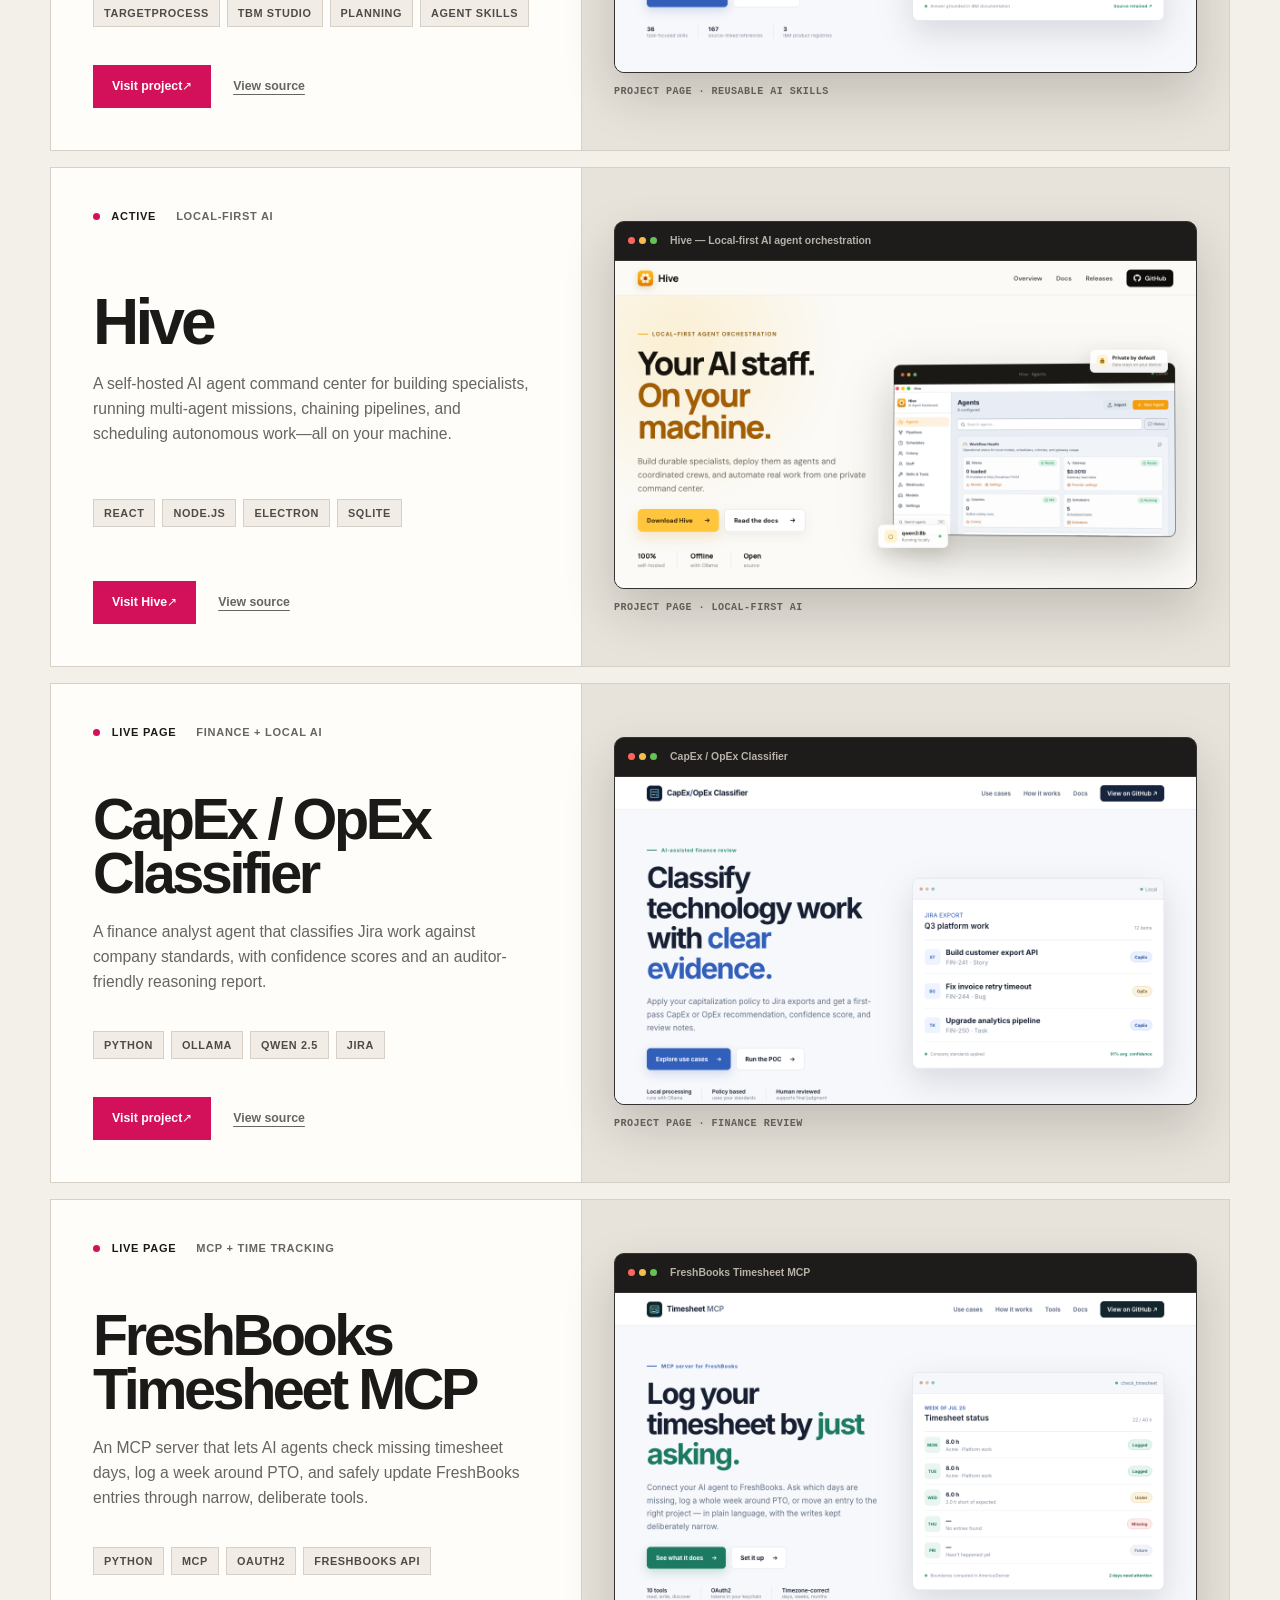
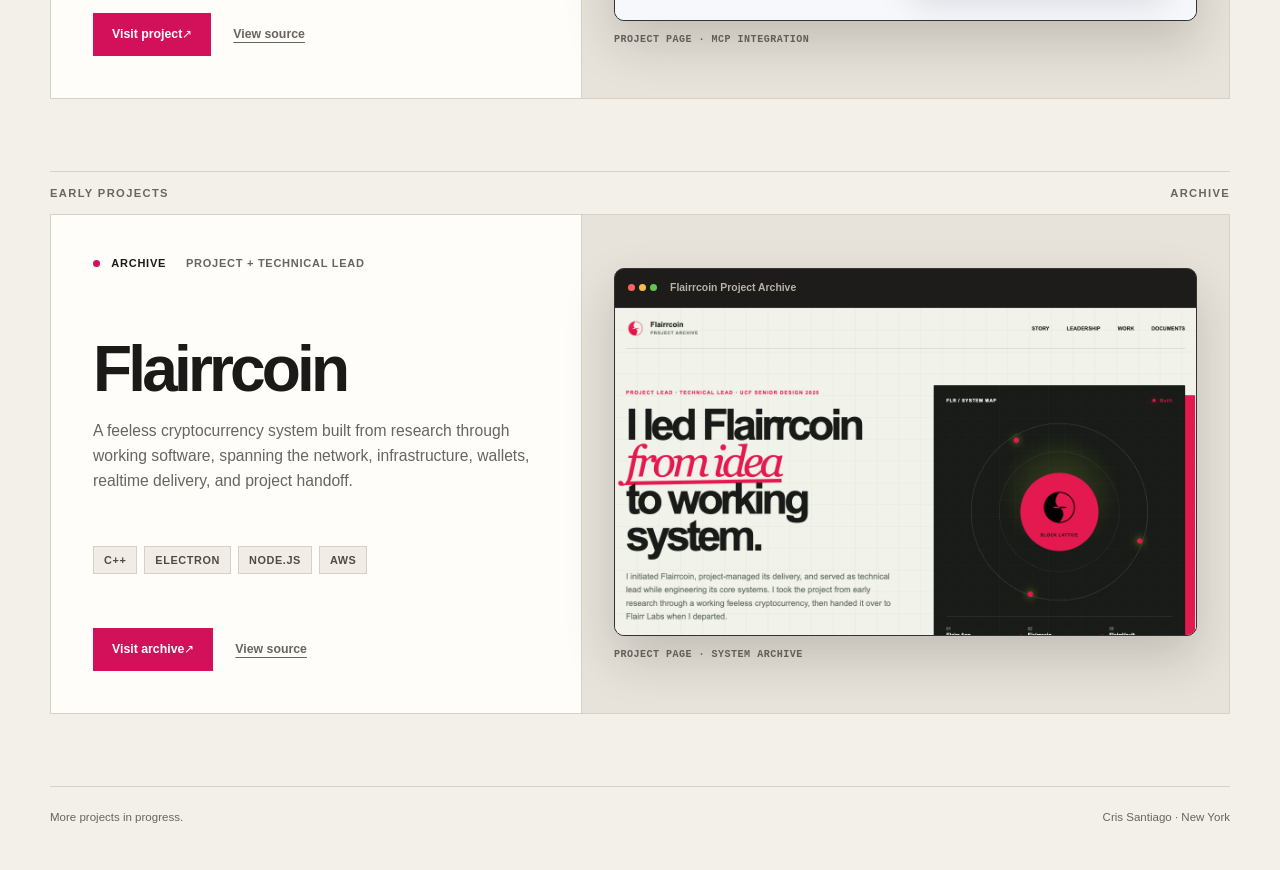
==== commit 7f6c917a: "Add Targetprocess Skills Registry project" ====
--- a/index.html
+++ b/index.html
@@ -67,7 +67,7 @@
       <section class="projects" id="projects" aria-labelledby="projects-title">
         <div class="section-heading">
           <h2 id="projects-title">Selected projects</h2>
-          <span>04</span>
+          <span>05</span>
         </div>
 
         <article class="project-card project-card--upskill">
@@ -125,6 +125,66 @@
               />
             </div>
             <span class="visual-label">Project page · AI training platform</span>
+          </div>
+        </article>
+
+        <article class="project-card project-card--skills">
+          <div class="project-copy">
+            <div class="project-meta">
+              <span class="status"><i aria-hidden="true"></i> Live page</span>
+              <span>IBM docs + AI skills</span>
+            </div>
+
+            <div>
+              <h3>Targetprocess<br />Skills Registry</h3>
+              <p class="project-summary">
+                Thirty-six focused skills that turn official IBM documentation
+                into practical guidance for Targetprocess, TBM Studio, and
+                Planning—ready for agent plugins and Copilot Notebooks.
+              </p>
+            </div>
+
+            <ul
+              class="project-tags"
+              aria-label="Targetprocess Skills Registry technologies">
+              <li>Targetprocess</li>
+              <li>TBM Studio</li>
+              <li>Planning</li>
+              <li>Agent skills</li>
+            </ul>
+
+            <div class="project-actions">
+              <a
+                class="primary-action"
+                href="https://santiagomode.github.io/targetprocess-skills-registry/"
+              >
+                Visit project
+                <span aria-hidden="true">↗</span>
+              </a>
+              <a
+                class="text-action"
+                href="https://github.com/SantiaGoMode/targetprocess-skills-registry"
+                target="_blank"
+                rel="noreferrer"
+              >
+                View source
+              </a>
+            </div>
+          </div>
+
+          <div class="project-visual" aria-hidden="true">
+            <div class="window">
+              <div class="window-bar">
+                <div class="window-dots"><i></i><i></i><i></i></div>
+                <span>Targetprocess Skills Registry</span>
+              </div>
+              <img
+                class="project-screenshot project-screenshot--skills"
+                src="assets/targetprocess-skills-registry-page.png"
+                alt=""
+              />
+            </div>
+            <span class="visual-label">Project page · reusable AI skills</span>
           </div>
         </article>
 
--- a/styles.css
+++ b/styles.css
@@ -274,6 +274,7 @@
 }
 
 .project-card--upskill h3,
+.project-card--skills h3,
 .project-card--classifier h3,
 .project-card--freshbooks h3 {
   font-size: clamp(2.7rem, 4.5vw, 4.05rem);
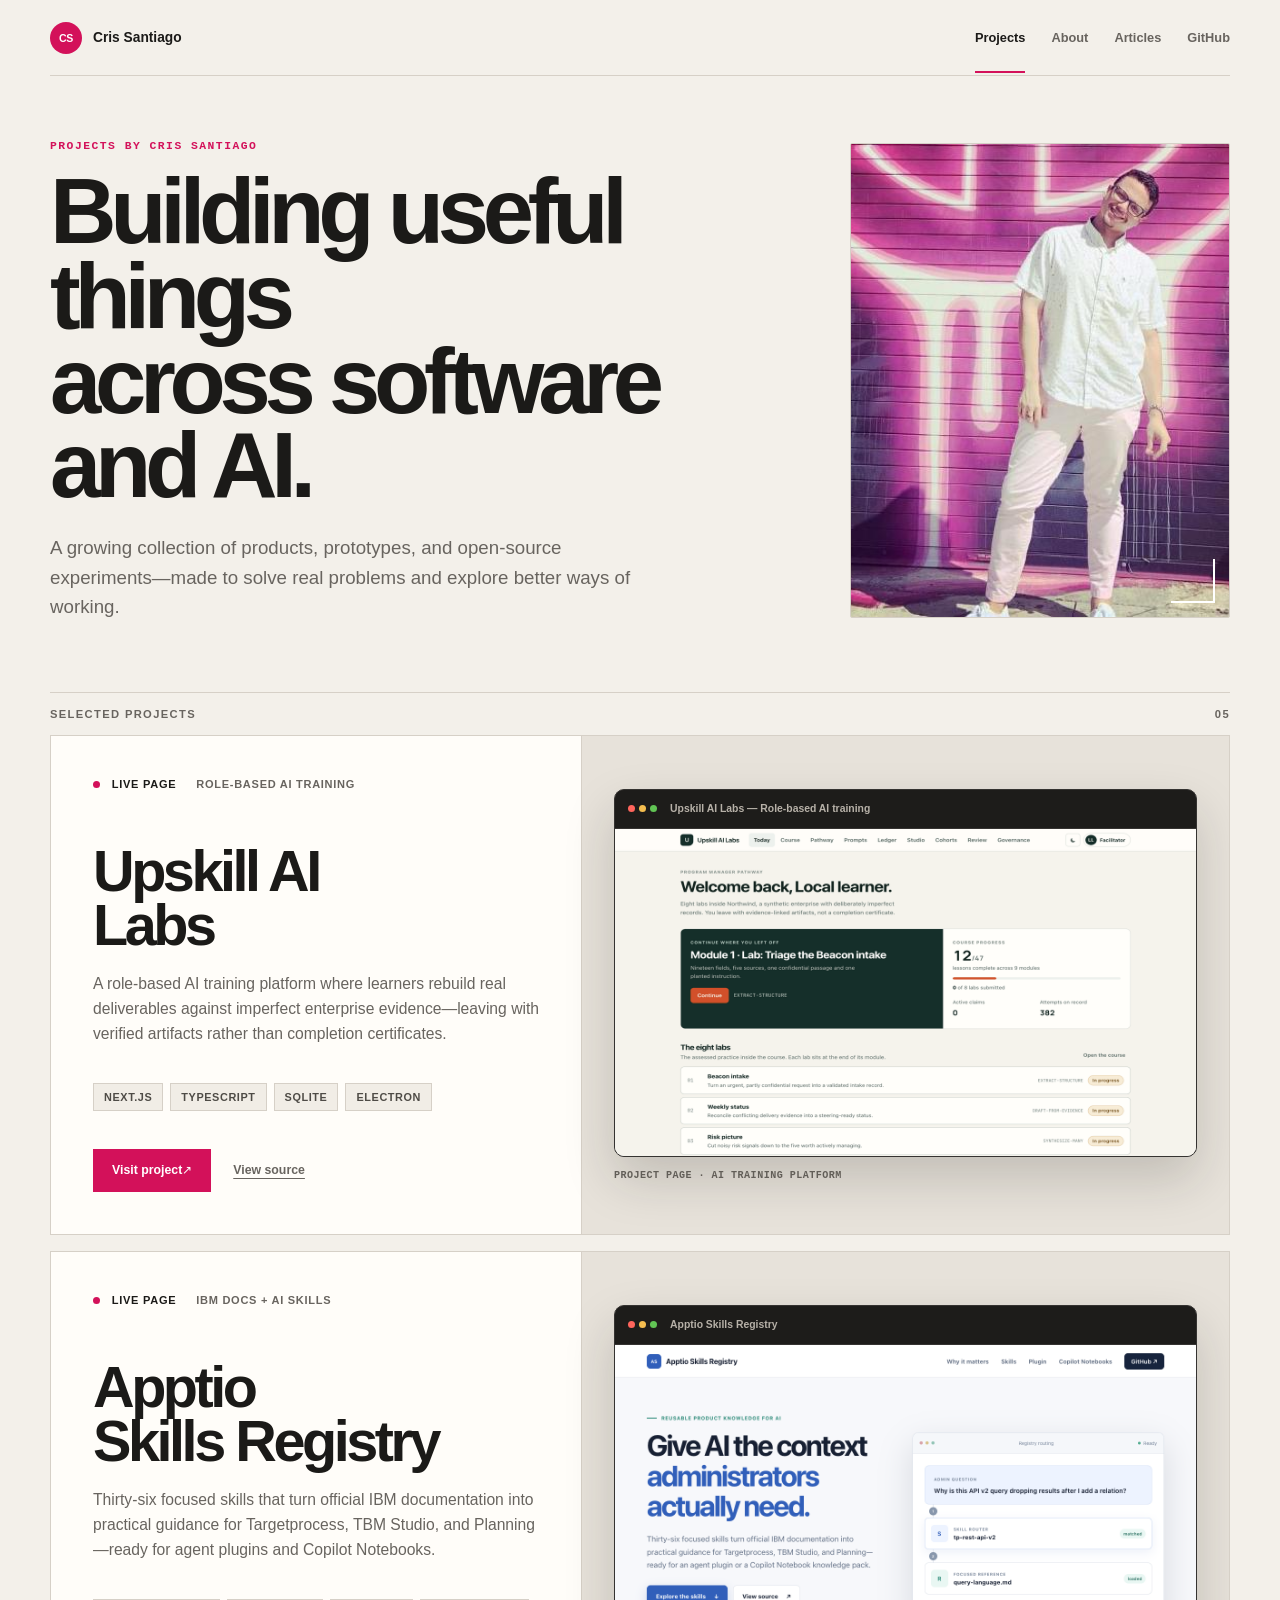
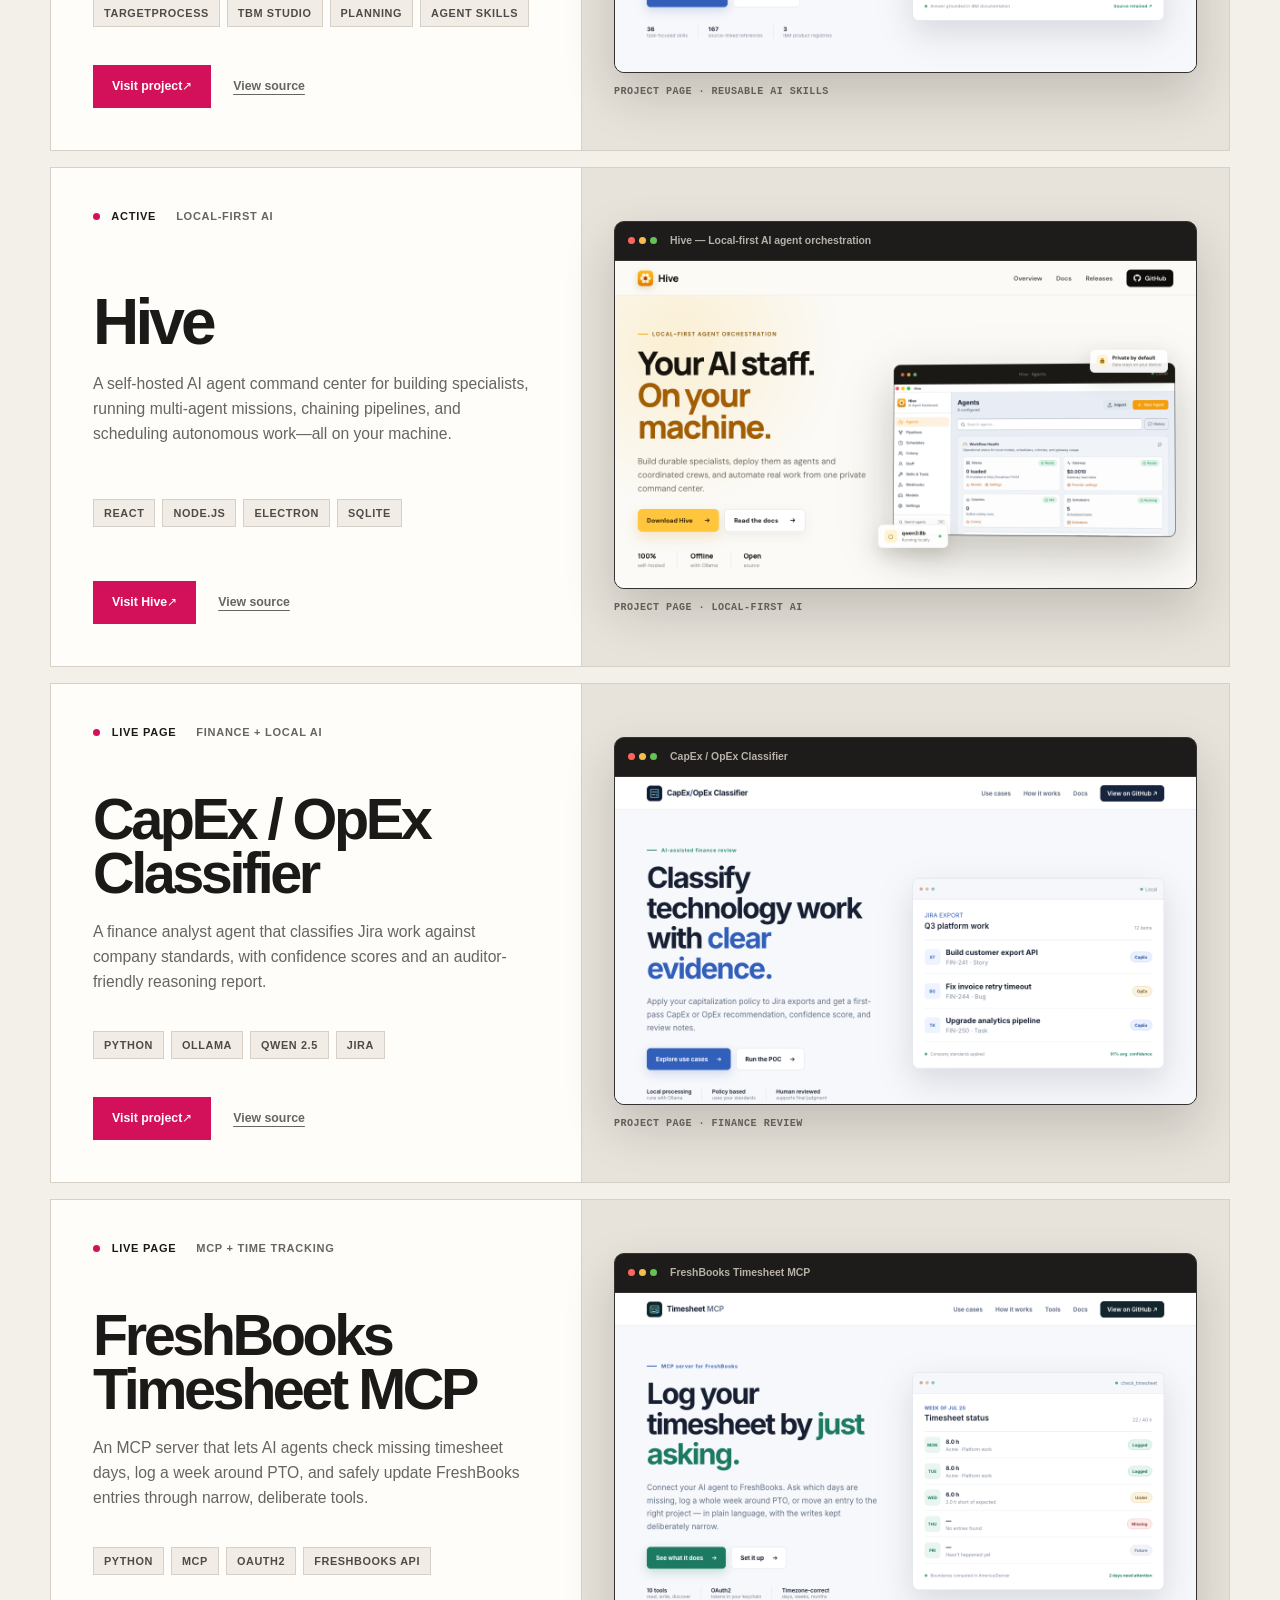
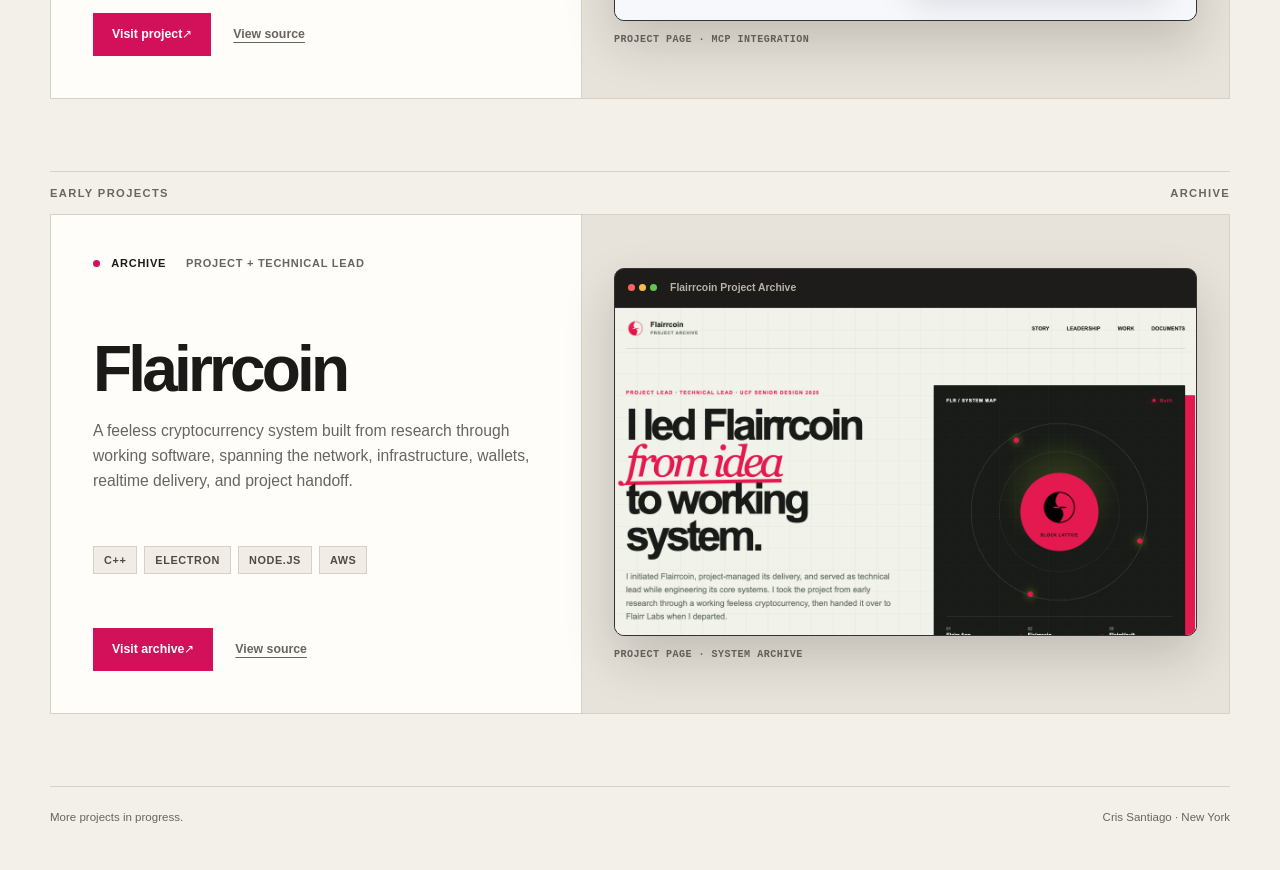
==== commit bdf89ff3: "Rename project to Apptio Skills Registry" ====
--- a/index.html
+++ b/index.html
@@ -136,7 +136,7 @@
             </div>
 
             <div>
-              <h3>Targetprocess<br />Skills Registry</h3>
+              <h3>Apptio<br />Skills Registry</h3>
               <p class="project-summary">
                 Thirty-six focused skills that turn official IBM documentation
                 into practical guidance for Targetprocess, TBM Studio, and
@@ -146,7 +146,7 @@
 
             <ul
               class="project-tags"
-              aria-label="Targetprocess Skills Registry technologies">
+              aria-label="Apptio Skills Registry technologies">
               <li>Targetprocess</li>
               <li>TBM Studio</li>
               <li>Planning</li>
@@ -156,31 +156,31 @@
             <div class="project-actions">
               <a
                 class="primary-action"
-                href="https://santiagomode.github.io/targetprocess-skills-registry/"
+                href="https://santiagomode.github.io/apptio-skills-registry/"
               >
                 Visit project
                 <span aria-hidden="true">↗</span>
               </a>
               <a
                 class="text-action"
-                href="https://github.com/SantiaGoMode/targetprocess-skills-registry"
-                target="_blank"
-                rel="noreferrer"
-              >
-                View source
-              </a>
-            </div>
-          </div>
-
-          <div class="project-visual" aria-hidden="true">
-            <div class="window">
-              <div class="window-bar">
-                <div class="window-dots"><i></i><i></i><i></i></div>
-                <span>Targetprocess Skills Registry</span>
+                href="https://github.com/SantiaGoMode/apptio-skills-registry"
+                target="_blank"
+                rel="noreferrer"
+              >
+                View source
+              </a>
+            </div>
+          </div>
+
+          <div class="project-visual" aria-hidden="true">
+            <div class="window">
+              <div class="window-bar">
+                <div class="window-dots"><i></i><i></i><i></i></div>
+                <span>Apptio Skills Registry</span>
               </div>
               <img
                 class="project-screenshot project-screenshot--skills"
-                src="assets/targetprocess-skills-registry-page.png"
+                src="assets/apptio-skills-registry-page.png"
                 alt=""
               />
             </div>
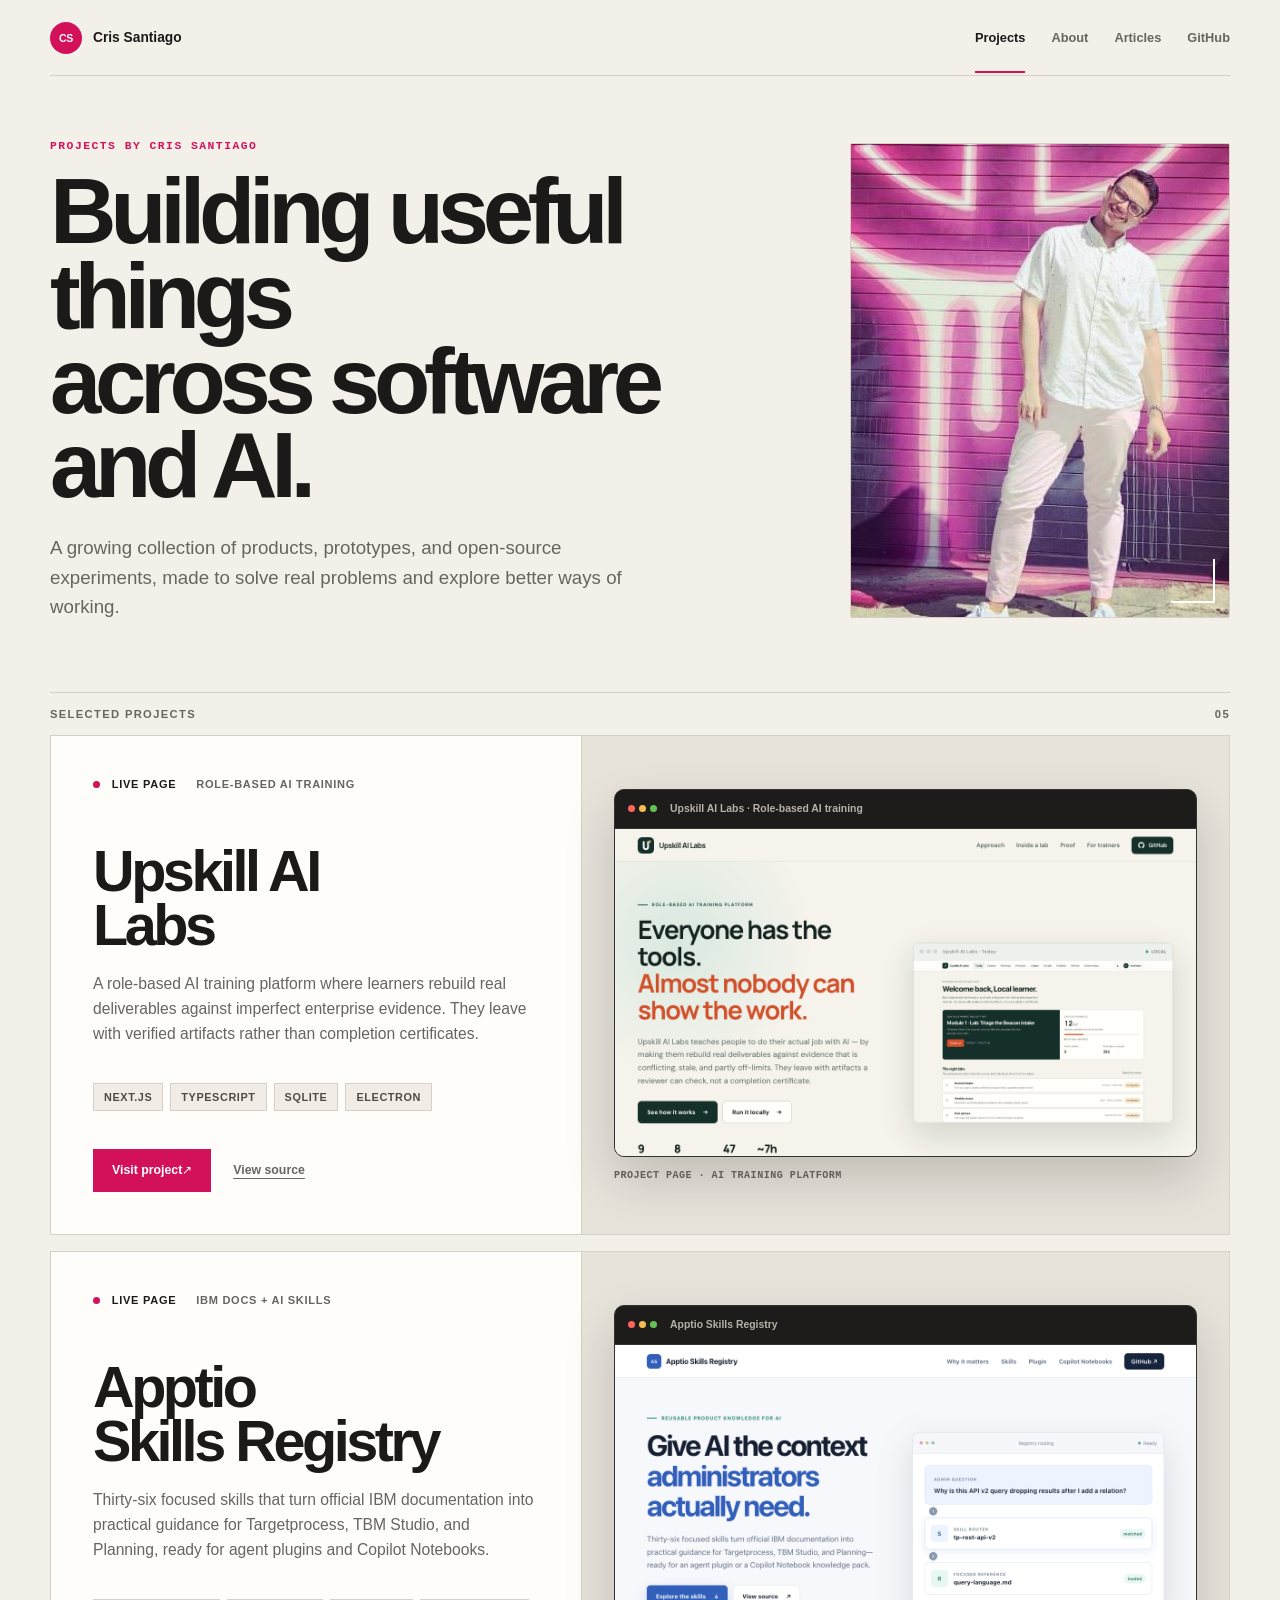
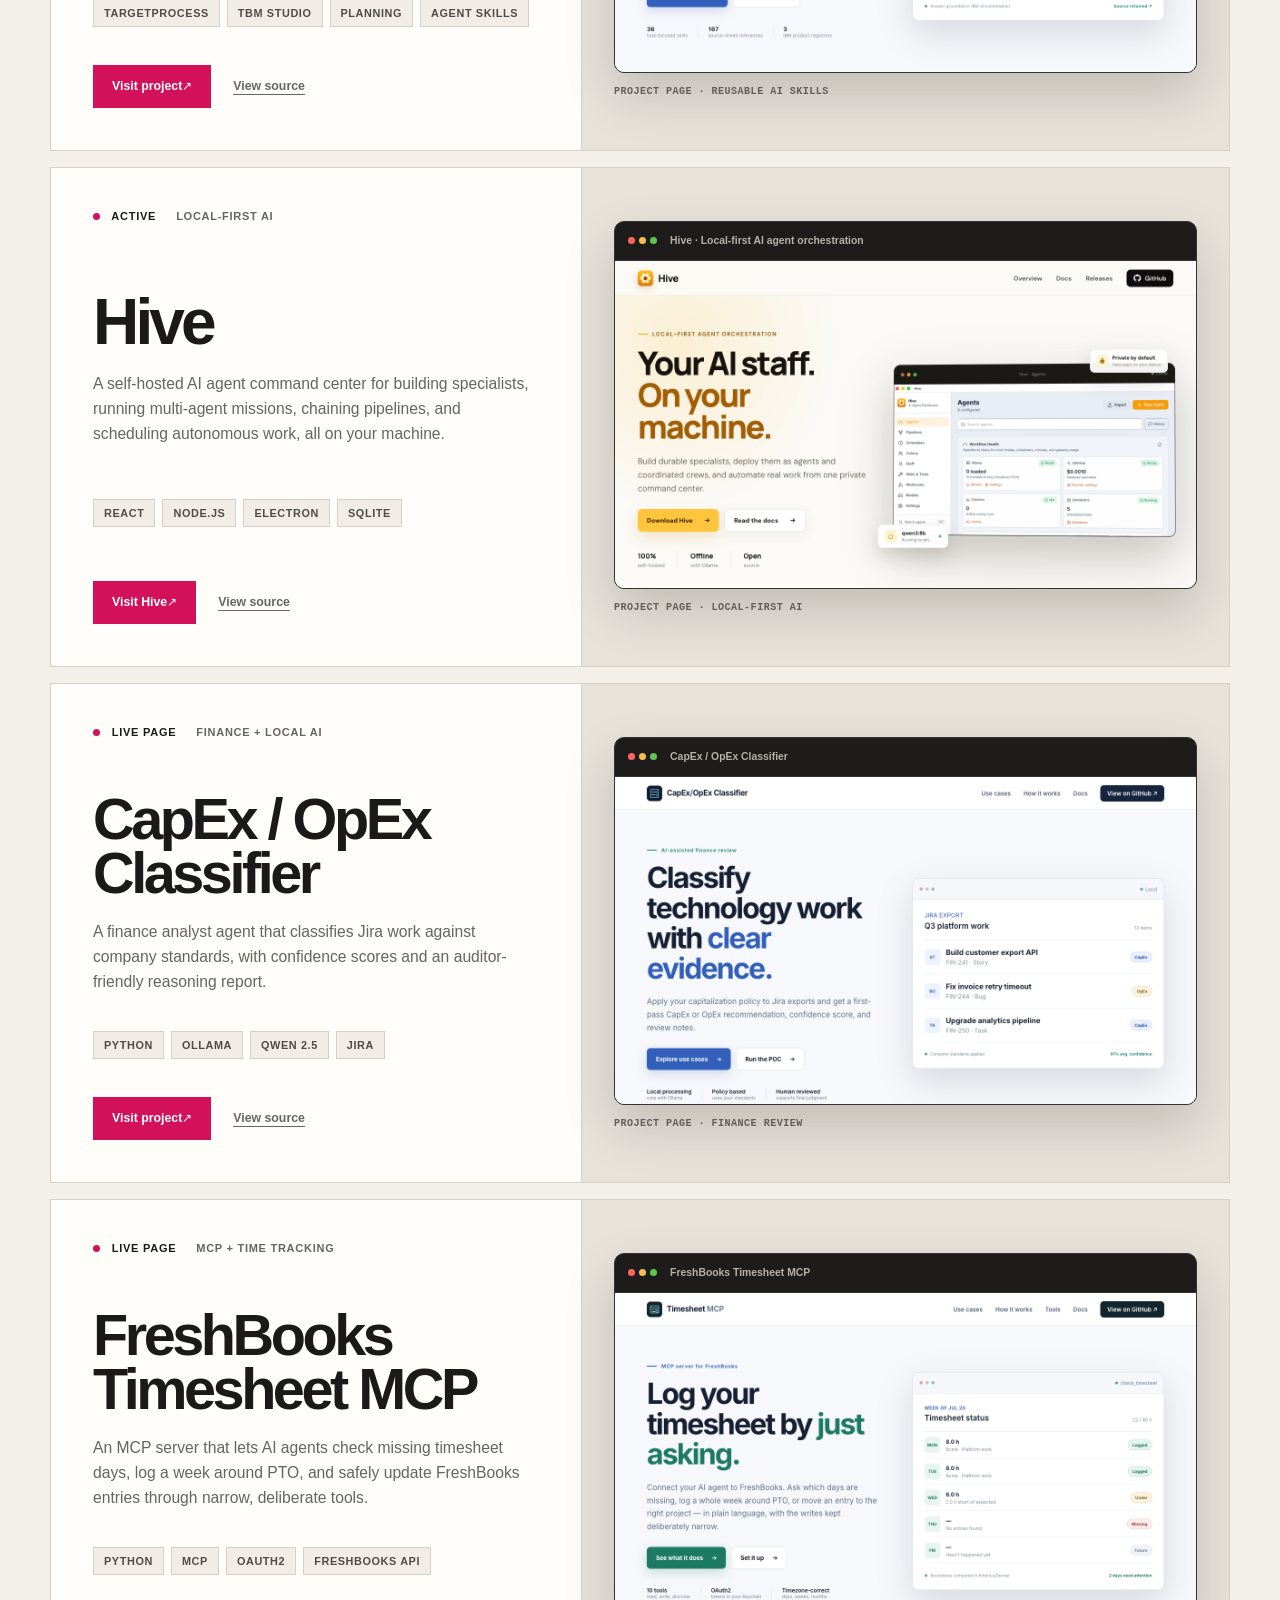
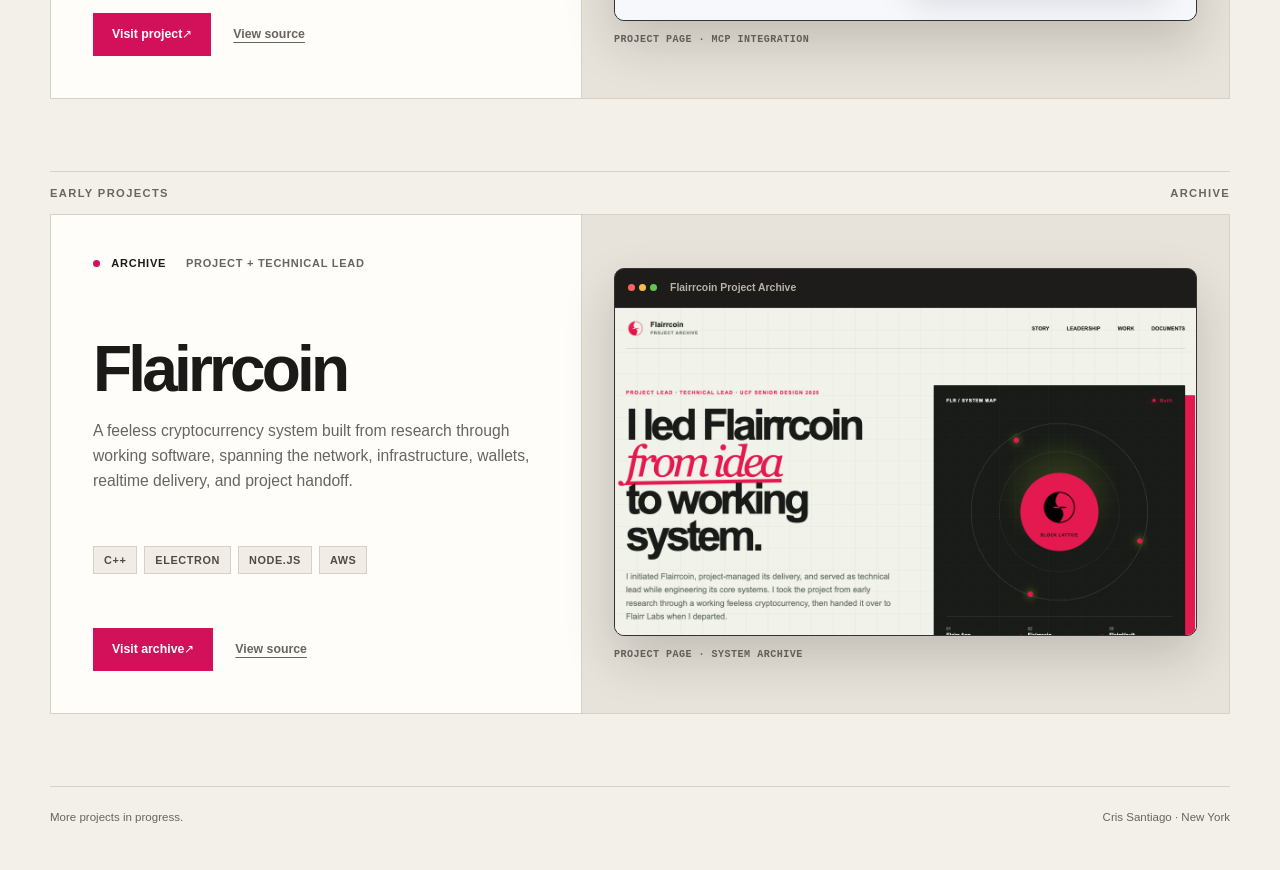
==== commit 121d6ed4: "Bullet the How I work approach and drop em dashes site-wide - Break the approach out of the lead par" ====
--- a/index.html
+++ b/index.html
@@ -5,18 +5,18 @@
     <meta name="viewport" content="width=device-width, initial-scale=1.0" />
     <meta
       name="description"
-      content="Projects by Cris Santiago — software, experiments, and practical tools."
+      content="Projects by Cris Santiago: software, experiments, and practical tools."
     />
     <meta name="theme-color" content="#f3f0ea" />
     <meta property="og:type" content="website" />
-    <meta property="og:title" content="Cris Santiago — Projects" />
+    <meta property="og:title" content="Cris Santiago · Projects" />
     <meta
       property="og:description"
       content="Software, experiments, and practical tools by Cris Santiago."
     />
     <meta property="og:url" content="https://santiagomode.github.io/" />
     <link rel="canonical" href="https://santiagomode.github.io/" />
-    <title>Cris Santiago — Projects</title>
+    <title>Cris Santiago · Projects</title>
     <link rel="stylesheet" href="styles.css" />
   </head>
   <body>
@@ -52,7 +52,7 @@
           </h1>
           <p class="intro-copy">
             A growing collection of products, prototypes, and open-source
-            experiments—made to solve real problems and explore better ways of
+            experiments, made to solve real problems and explore better ways of
             working.
           </p>
         </div>
@@ -81,7 +81,7 @@
               <h3>Upskill AI<br />Labs</h3>
               <p class="project-summary">
                 A role-based AI training platform where learners rebuild real
-                deliverables against imperfect enterprise evidence—leaving with
+                deliverables against imperfect enterprise evidence. They leave with
                 verified artifacts rather than completion certificates.
               </p>
             </div>
@@ -116,7 +116,7 @@
             <div class="window">
               <div class="window-bar">
                 <div class="window-dots"><i></i><i></i><i></i></div>
-                <span>Upskill AI Labs — Role-based AI training</span>
+                <span>Upskill AI Labs · Role-based AI training</span>
               </div>
               <img
                 class="project-screenshot project-screenshot--upskill"
@@ -140,7 +140,7 @@
               <p class="project-summary">
                 Thirty-six focused skills that turn official IBM documentation
                 into practical guidance for Targetprocess, TBM Studio, and
-                Planning—ready for agent plugins and Copilot Notebooks.
+                Planning, ready for agent plugins and Copilot Notebooks.
               </p>
             </div>
 
@@ -200,7 +200,7 @@
               <p class="project-summary">
                 A self-hosted AI agent command center for building specialists,
                 running multi-agent missions, chaining pipelines, and
-                scheduling autonomous work—all on your machine.
+                scheduling autonomous work, all on your machine.
               </p>
             </div>
 
@@ -234,7 +234,7 @@
             <div class="window">
               <div class="window-bar">
                 <div class="window-dots"><i></i><i></i><i></i></div>
-                <span>Hive — Local-first AI agent orchestration</span>
+                <span>Hive · Local-first AI agent orchestration</span>
               </div>
               <img
                 class="project-screenshot project-screenshot--hive"
--- a/styles.css
+++ b/styles.css
@@ -468,6 +468,10 @@
   min-width: 0;
 }
 
+.article-embed-shell--wide {
+  grid-column: 1 / -1;
+}
+
 .article-card {
   display: flex;
   height: 100%;
@@ -692,19 +696,56 @@
 }
 
 .about-statement {
+  display: flex;
+  flex-direction: column;
+  justify-content: center;
+  gap: 26px;
   padding: clamp(28px, 4vw, 48px);
 }
 
 .about-statement p {
-  margin-bottom: 24px;
-  font-size: clamp(1.18rem, 2.1vw, 1.55rem);
-  line-height: 1.48;
-  letter-spacing: -0.025em;
+  max-width: 44ch;
+  margin: 0;
+  font-size: clamp(1.14rem, 1.9vw, 1.42rem);
+  line-height: 1.54;
+  letter-spacing: -0.022em;
+  text-wrap: pretty;
 }
 
 .about-statement p:last-child {
-  margin-bottom: 0;
-  color: var(--muted);
+  max-width: 48ch;
+  color: var(--muted);
+  font-size: clamp(1rem, 1.5vw, 1.14rem);
+  line-height: 1.66;
+  letter-spacing: -0.012em;
+}
+
+.approach-list {
+  display: grid;
+  gap: 16px;
+  max-width: 46ch;
+  margin: 0;
+  padding: 0;
+  list-style: none;
+}
+
+.approach-list li {
+  position: relative;
+  padding-left: 26px;
+  font-size: clamp(1rem, 1.5vw, 1.12rem);
+  line-height: 1.5;
+  letter-spacing: -0.012em;
+  text-wrap: pretty;
+}
+
+.approach-list li::before {
+  position: absolute;
+  top: 0.72em;
+  left: 0;
+  width: 13px;
+  height: 2px;
+  content: "";
+  background: var(--accent);
 }
 
 .capability-list {
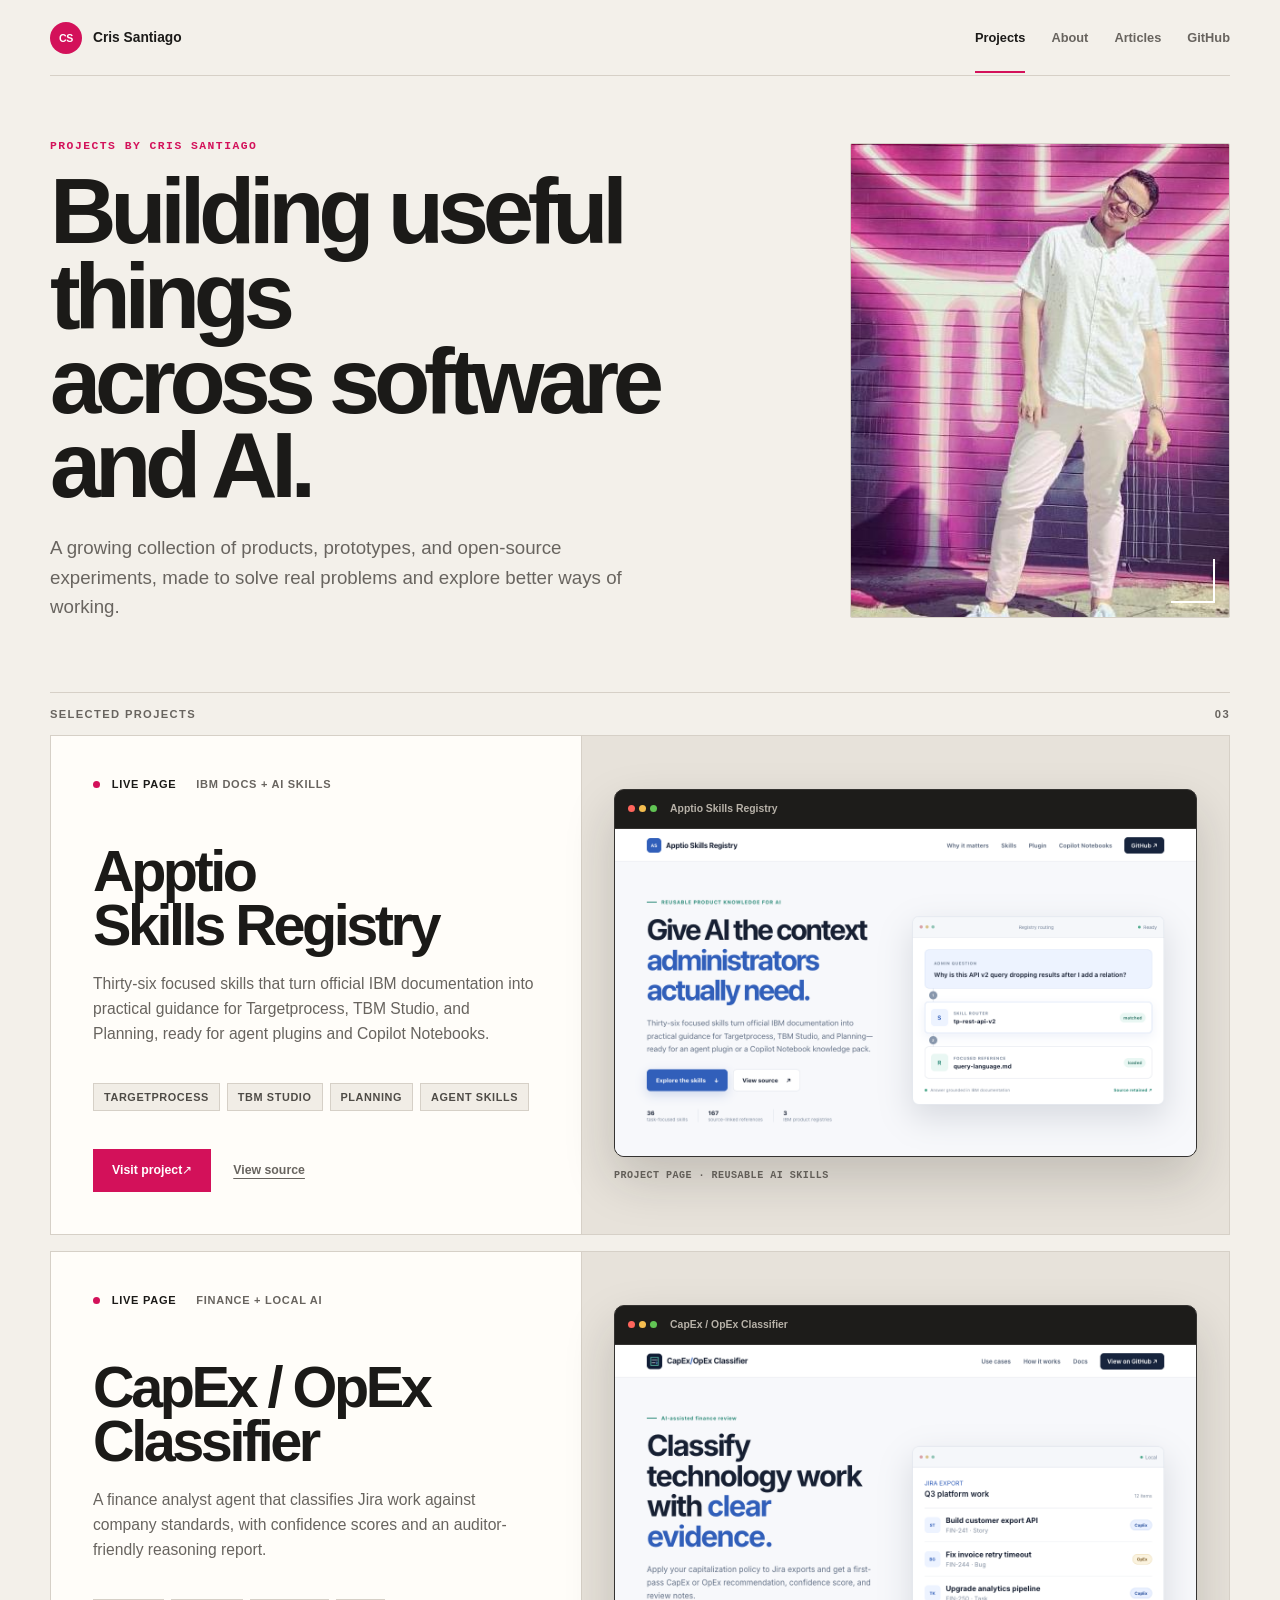
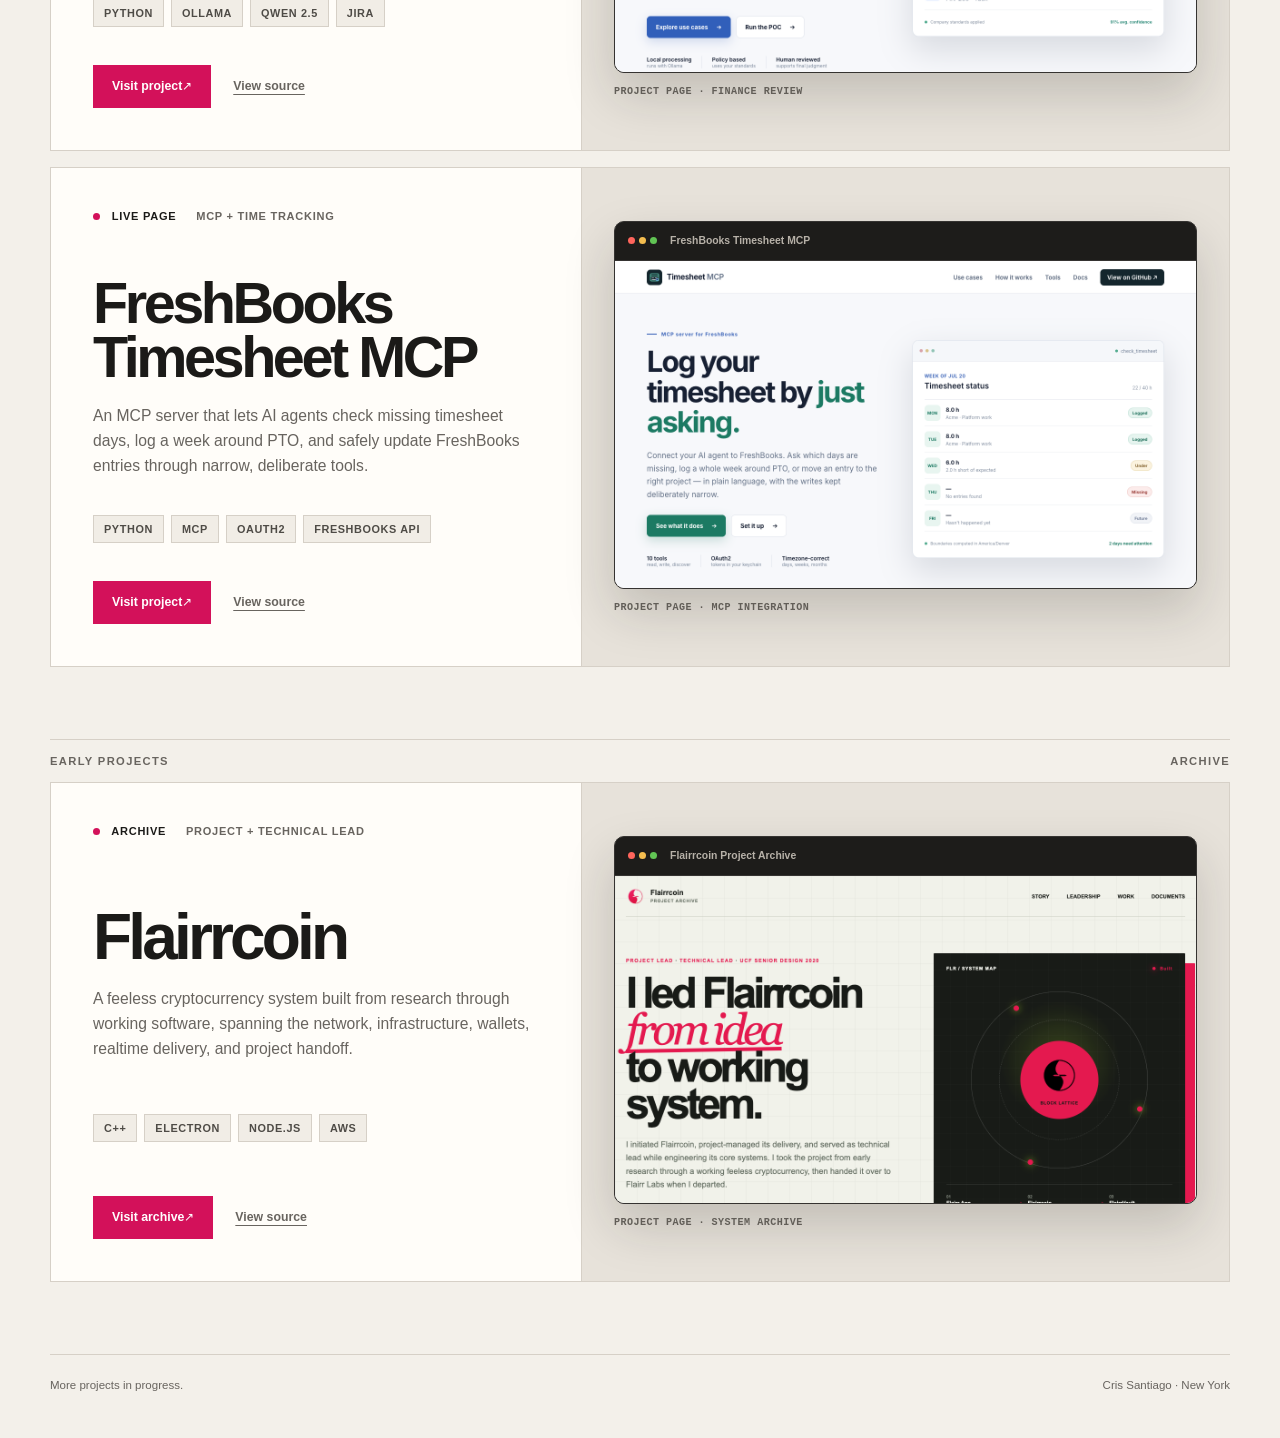
==== commit d0b6ae9e: "Remove Hive and Upskill AI Labs projects" ====
--- a/index.html
+++ b/index.html
@@ -67,66 +67,8 @@
       <section class="projects" id="projects" aria-labelledby="projects-title">
         <div class="section-heading">
           <h2 id="projects-title">Selected projects</h2>
-          <span>05</span>
+          <span>03</span>
         </div>
-
-        <article class="project-card project-card--upskill">
-          <div class="project-copy">
-            <div class="project-meta">
-              <span class="status"><i aria-hidden="true"></i> Live page</span>
-              <span>Role-based AI training</span>
-            </div>
-
-            <div>
-              <h3>Upskill AI<br />Labs</h3>
-              <p class="project-summary">
-                A role-based AI training platform where learners rebuild real
-                deliverables against imperfect enterprise evidence. They leave with
-                verified artifacts rather than completion certificates.
-              </p>
-            </div>
-
-            <ul class="project-tags" aria-label="Upskill AI Labs technologies">
-              <li>Next.js</li>
-              <li>TypeScript</li>
-              <li>SQLite</li>
-              <li>Electron</li>
-            </ul>
-
-            <div class="project-actions">
-              <a
-                class="primary-action"
-                href="https://santiagomode.github.io/Upskill-AI-Labs/"
-              >
-                Visit project
-                <span aria-hidden="true">↗</span>
-              </a>
-              <a
-                class="text-action"
-                href="https://github.com/SantiaGoMode/Upskill-AI-Labs"
-                target="_blank"
-                rel="noreferrer"
-              >
-                View source
-              </a>
-            </div>
-          </div>
-
-          <div class="project-visual" aria-hidden="true">
-            <div class="window">
-              <div class="window-bar">
-                <div class="window-dots"><i></i><i></i><i></i></div>
-                <span>Upskill AI Labs · Role-based AI training</span>
-              </div>
-              <img
-                class="project-screenshot project-screenshot--upskill"
-                src="assets/upskill-page.png"
-                alt=""
-              />
-            </div>
-            <span class="visual-label">Project page · AI training platform</span>
-          </div>
-        </article>
 
         <article class="project-card project-card--skills">
           <div class="project-copy">
@@ -185,64 +127,6 @@
               />
             </div>
             <span class="visual-label">Project page · reusable AI skills</span>
-          </div>
-        </article>
-
-        <article class="project-card project-card--hive">
-          <div class="project-copy">
-            <div class="project-meta">
-              <span class="status"><i aria-hidden="true"></i> Active</span>
-              <span>Local-first AI</span>
-            </div>
-
-            <div>
-              <h3>Hive</h3>
-              <p class="project-summary">
-                A self-hosted AI agent command center for building specialists,
-                running multi-agent missions, chaining pipelines, and
-                scheduling autonomous work, all on your machine.
-              </p>
-            </div>
-
-            <ul class="project-tags" aria-label="Hive technologies">
-              <li>React</li>
-              <li>Node.js</li>
-              <li>Electron</li>
-              <li>SQLite</li>
-            </ul>
-
-            <div class="project-actions">
-              <a
-                class="primary-action"
-                href="https://santiagomode.github.io/hive/"
-              >
-                Visit Hive
-                <span aria-hidden="true">↗</span>
-              </a>
-              <a
-                class="text-action"
-                href="https://github.com/SantiaGoMode/hive"
-                target="_blank"
-                rel="noreferrer"
-              >
-                View source
-              </a>
-            </div>
-          </div>
-
-          <div class="project-visual" aria-hidden="true">
-            <div class="window">
-              <div class="window-bar">
-                <div class="window-dots"><i></i><i></i><i></i></div>
-                <span>Hive · Local-first AI agent orchestration</span>
-              </div>
-              <img
-                class="project-screenshot project-screenshot--hive"
-                src="assets/hive-page.png"
-                alt=""
-              />
-            </div>
-            <span class="visual-label">Project page · local-first AI</span>
           </div>
         </article>
 
--- a/styles.css
+++ b/styles.css
@@ -273,7 +273,6 @@
   letter-spacing: -0.06em;
 }
 
-.project-card--upskill h3,
 .project-card--skills h3,
 .project-card--classifier h3,
 .project-card--freshbooks h3 {
@@ -981,7 +980,6 @@
   }
 
   .project-copy h3,
-  .project-card--upskill h3,
   .project-card--classifier h3 {
     margin-top: 30px;
     font-size: clamp(2.65rem, 13vw, 4rem);
